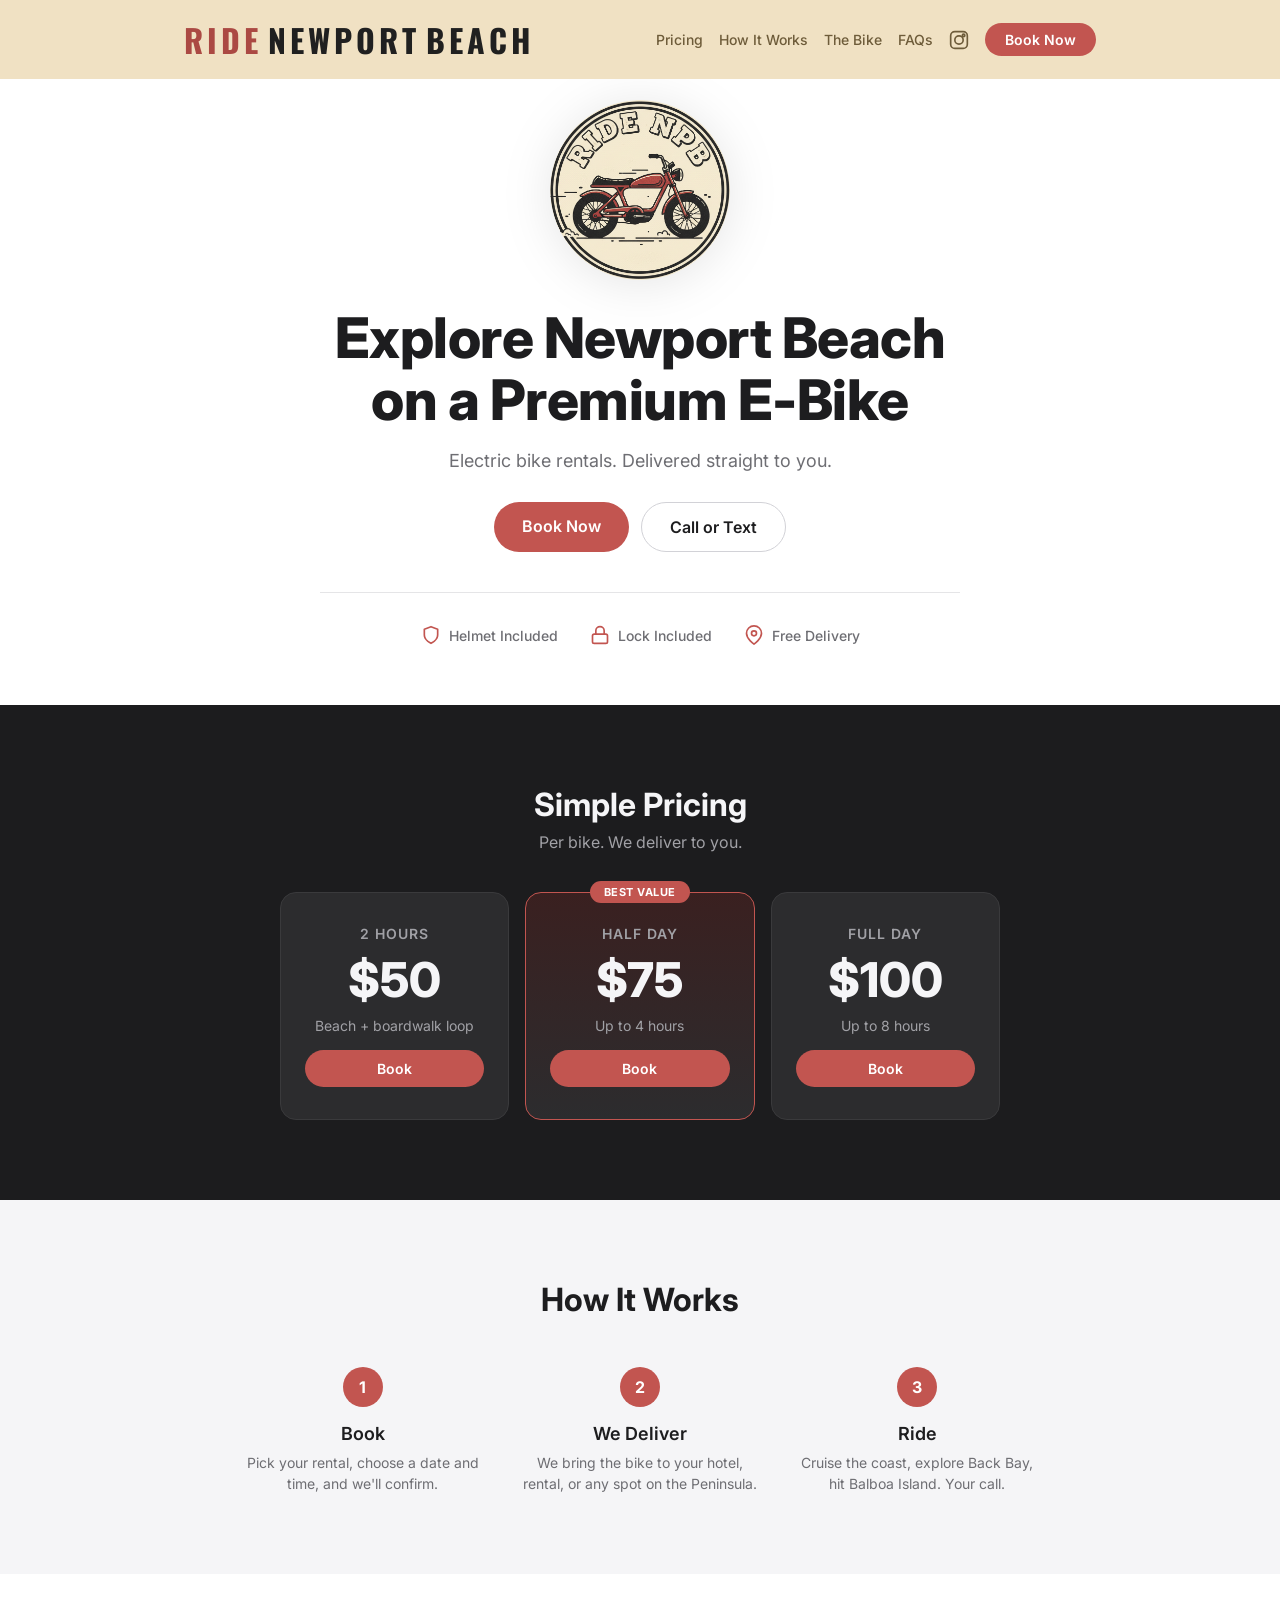
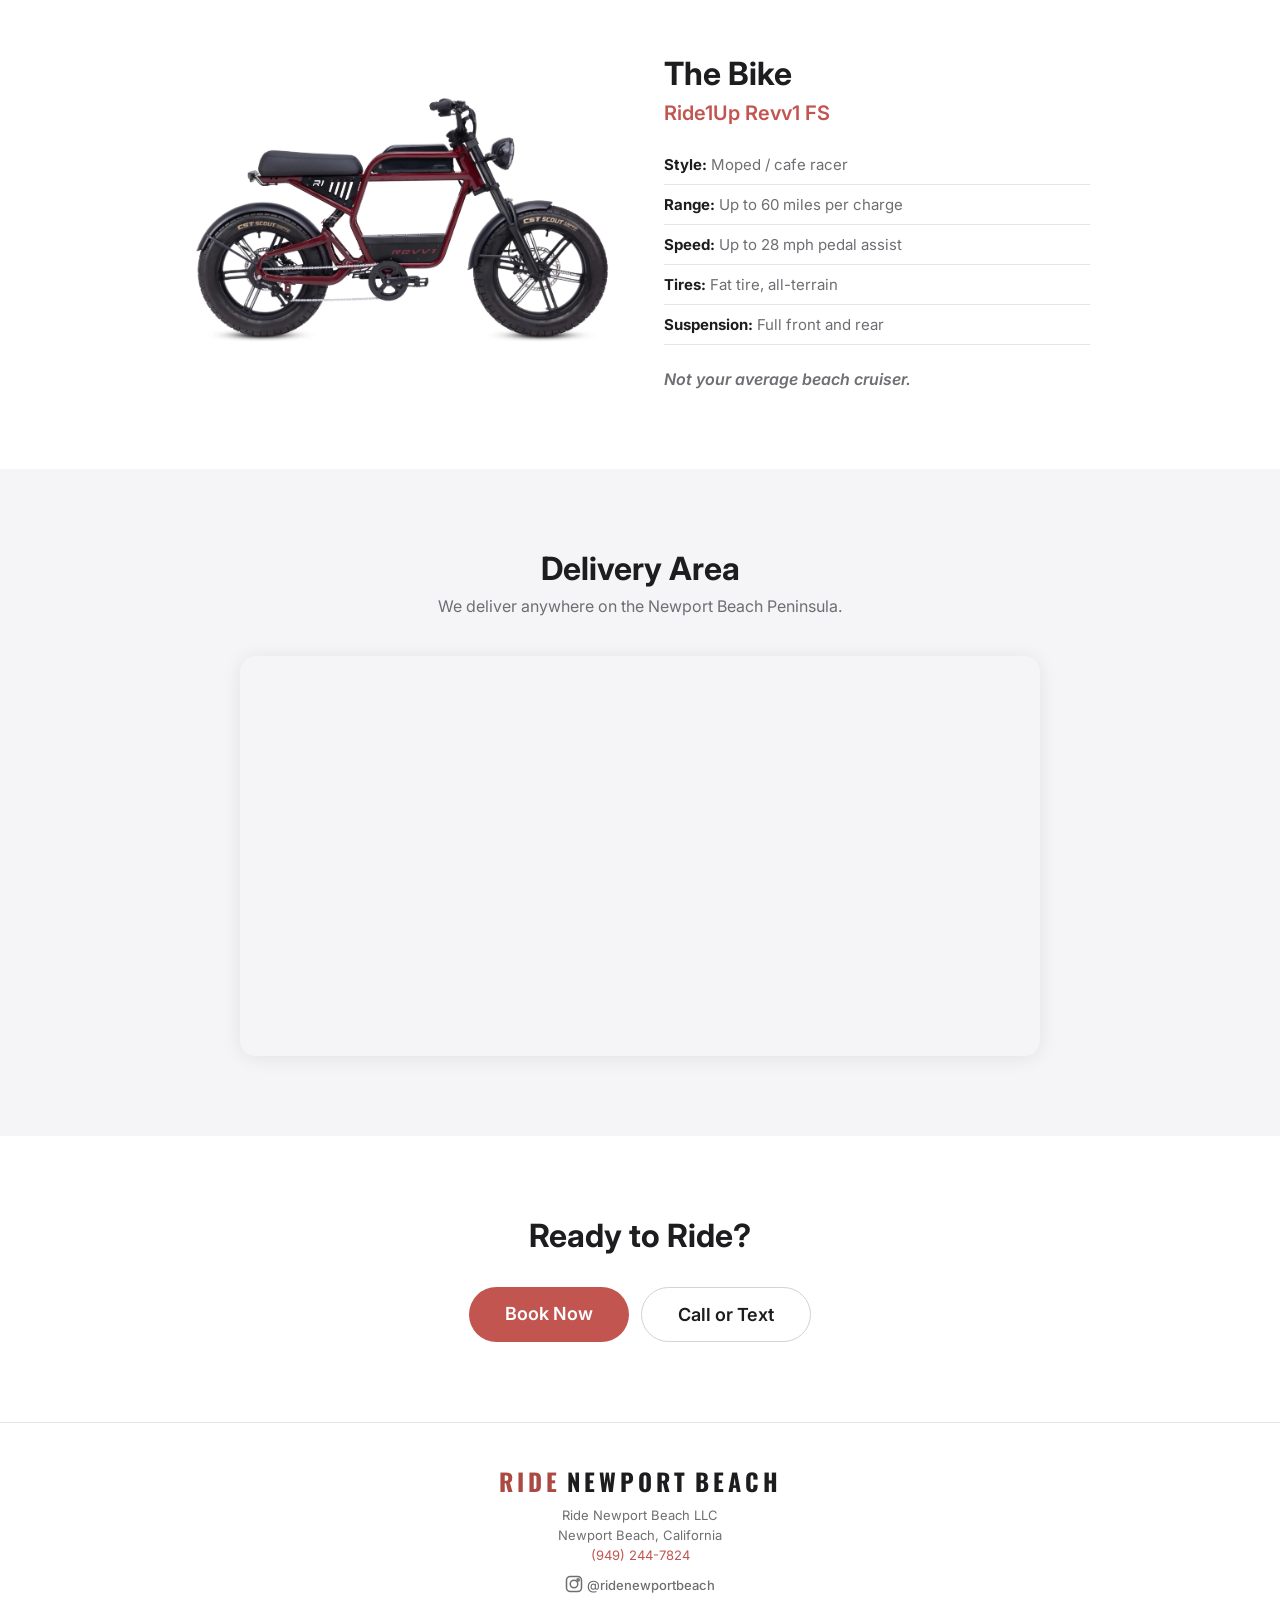
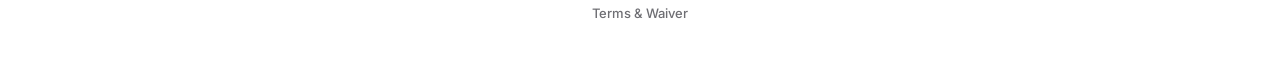
==== index.html @ 5e47185a "Update half-day booking link to /halfday slug" ====
<!DOCTYPE html>
<html lang="en">
<head>
<meta charset="UTF-8">
<meta name="viewport" content="width=device-width, initial-scale=1.0">
<title>Ride Newport Beach — Premium E-Bike Rentals</title>
<meta name="description" content="Premium moped-style e-bike rentals delivered anywhere on the Newport Beach Peninsula. Helmet and lock included. Book online or call (949) 244-7824.">

<!-- Open Graph / Social Sharing -->
<meta property="og:type" content="website">
<meta property="og:url" content="https://ridenewportbeach.com">
<meta property="og:title" content="Ride Newport Beach — Premium E-Bike Rentals">
<meta property="og:description" content="Moped-style electric bikes delivered to you. Helmet + lock included. No shop visit needed. From $50.">
<meta property="og:image" content="https://ridenewportbeach.com/og-image.png">
<meta property="og:image:width" content="1200">
<meta property="og:image:height" content="630">

<!-- Twitter Card -->
<meta name="twitter:card" content="summary_large_image">
<meta name="twitter:title" content="Ride Newport Beach — Premium E-Bike Rentals">
<meta name="twitter:description" content="Moped-style electric bikes delivered to you. Helmet + lock included. No shop visit needed. From $50.">
<meta name="twitter:image" content="https://ridenewportbeach.com/og-image.png">

<link rel="canonical" href="https://ridenewportbeach.com">
<link rel="icon" type="image/png" href="favicon.png">
<link rel="apple-touch-icon" href="apple-touch-icon.png">
<link rel="stylesheet" href="style.css">
<link rel="preconnect" href="https://fonts.googleapis.com">
<link href="https://fonts.googleapis.com/css2?family=Inter:wght@400;500;600;700;800&family=Oswald:wght@700&display=swap" rel="stylesheet">

<!-- Schema.org LocalBusiness -->
<script type="application/ld+json">
{
  "@context": "https://schema.org",
  "@type": "LocalBusiness",
  "name": "Ride Newport Beach",
  "legalName": "Ride Newport Beach LLC",
  "description": "Premium moped-style e-bike rentals delivered anywhere on the Newport Beach Peninsula. Helmet and lock included.",
  "url": "https://ridenewportbeach.com",
  "telephone": "+1-949-244-7824",
  "image": "https://ridenewportbeach.com/logo.png",
  "logo": "https://ridenewportbeach.com/logo.png",
  "sameAs": [
    "https://instagram.com/ridenewportbeach"
  ],
  "address": {
    "@type": "PostalAddress",
    "addressLocality": "Newport Beach",
    "addressRegion": "CA",
    "addressCountry": "US"
  },
  "geo": {
    "@type": "GeoCoordinates",
    "latitude": 33.6050,
    "longitude": -117.9295
  },
  "areaServed": {
    "@type": "Place",
    "name": "Newport Beach Peninsula, Balboa Island, Back Bay"
  },
  "priceRange": "$50–$100",
  "currenciesAccepted": "USD",
  "paymentAccepted": "Credit Card, Debit Card, Cash",
  "hasOfferCatalog": {
    "@type": "OfferCatalog",
    "name": "E-Bike Rentals",
    "itemListElement": [
      {
        "@type": "Offer",
        "name": "2 Hour Rental",
        "price": "50.00",
        "priceCurrency": "USD",
        "url": "https://cal.com/ridenewportbeach/2hour"
      },
      {
        "@type": "Offer",
        "name": "Half Day Rental (Up to 4 Hours)",
        "price": "75.00",
        "priceCurrency": "USD",
        "url": "https://cal.com/ridenewportbeach/halfday"
      },
      {
        "@type": "Offer",
        "name": "Full Day Rental (Up to 8 Hours)",
        "price": "100.00",
        "priceCurrency": "USD",
        "url": "https://cal.com/ridenewportbeach/fullday"
      }
    ]
  }
}
</script>
</head>
<body>

<nav>
  <div class="nav-inner">
    <a href="#" class="logo"><span class="ride">RIDE</span><span class="gap"></span>NEWPORT<span class="gap"></span>BEACH</a>
    <div class="nav-right">
      <a href="#pricing" class="nav-link">Pricing</a>
      <a href="#how" class="nav-link">How It Works</a>
      <a href="#bike" class="nav-link">The Bike</a>
      <a href="faq.html" class="nav-link">FAQs</a>
      <a href="https://instagram.com/ridenewportbeach" target="_blank" rel="noopener" class="nav-ig" aria-label="Instagram">
        <svg width="20" height="20" viewBox="0 0 24 24" fill="none" stroke="currentColor" stroke-width="2" stroke-linecap="round" stroke-linejoin="round"><rect x="2" y="2" width="20" height="20" rx="5"/><circle cx="12" cy="12" r="5"/><circle cx="17.5" cy="6.5" r="1.5"/></svg>
      </a>
      <a href="https://cal.com/ridenewportbeach" class="nav-cta">Book Now</a>
      <button class="hamburger" aria-label="Menu" onclick="document.querySelector('.mobile-menu').classList.toggle('open')">
        <span></span><span></span><span></span>
      </button>
    </div>
  </div>
</nav>

<div class="mobile-menu">
  <a href="#pricing" onclick="this.parentElement.classList.remove('open')">Pricing</a>
  <a href="#how" onclick="this.parentElement.classList.remove('open')">How It Works</a>
  <a href="#bike" onclick="this.parentElement.classList.remove('open')">The Bike</a>
  <a href="faq.html">FAQs</a>
</div>

<section class="hero">
  <div class="hero-content">
    <img src="logo.png" alt="Ride Newport Beach" class="hero-logo">
    <h1>Explore Newport Beach<br>on a Premium E-Bike</h1>
    <p class="hero-sub">Electric bike rentals. Delivered straight to you.</p>
    <div class="hero-actions">
      <a href="https://cal.com/ridenewportbeach" class="btn btn-primary">Book Now</a>
      <div class="phone-dropdown">
        <span class="btn btn-secondary phone-dropdown-btn" onclick="togglePhoneMenu(this)">Call or Text</span>
        <div class="phone-dropdown-menu">
          <button onclick="copyPhone(this)"><svg class="dd-icon" viewBox="0 0 24 24" fill="none" stroke="currentColor" stroke-width="2" stroke-linecap="round" stroke-linejoin="round"><rect x="9" y="9" width="13" height="13" rx="2"/><path d="M5 15H4a2 2 0 0 1-2-2V4a2 2 0 0 1 2-2h9a2 2 0 0 1 2 2v1"/></svg>(949) 244-7824</button>
          <a href="tel:+19492447824"><svg class="dd-icon" viewBox="0 0 24 24" fill="none" stroke="currentColor" stroke-width="2" stroke-linecap="round" stroke-linejoin="round"><path d="M22 16.92v3a2 2 0 0 1-2.18 2 19.79 19.79 0 0 1-8.63-3.07 19.5 19.5 0 0 1-6-6A19.79 19.79 0 0 1 2.12 4.18 2 2 0 0 1 4.11 2h3a2 2 0 0 1 2 1.72c.127.96.362 1.903.7 2.81a2 2 0 0 1-.45 2.11L8.09 9.91a16 16 0 0 0 6 6l1.27-1.27a2 2 0 0 1 2.11-.45c.907.338 1.85.573 2.81.7A2 2 0 0 1 22 16.92z"/></svg>Call</a>
          <a href="sms:+19492447824"><svg class="dd-icon" viewBox="0 0 24 24" fill="none" stroke="currentColor" stroke-width="2" stroke-linecap="round" stroke-linejoin="round"><path d="M21 15a2 2 0 0 1-2 2H7l-4 4V5a2 2 0 0 1 2-2h14a2 2 0 0 1 2 2z"/></svg>Text</a>
        </div>
      </div>
    </div>
    <div class="hero-features">
      <div class="hero-feature">
        <span class="feature-icon">
          <svg width="20" height="20" viewBox="0 0 24 24" fill="none" stroke="currentColor" stroke-width="2" stroke-linecap="round" stroke-linejoin="round"><path d="M12 22s8-4 8-10V5l-8-3-8 3v7c0 6 8 10 8 10z"/></svg>
        </span>
        <span>Helmet Included</span>
      </div>
      <div class="hero-feature">
        <span class="feature-icon">
          <svg width="20" height="20" viewBox="0 0 24 24" fill="none" stroke="currentColor" stroke-width="2" stroke-linecap="round" stroke-linejoin="round"><rect x="3" y="11" width="18" height="11" rx="2" ry="2"/><path d="M7 11V7a5 5 0 0 1 10 0v4"/></svg>
        </span>
        <span>Lock Included</span>
      </div>
      <div class="hero-feature">
        <span class="feature-icon">
          <svg width="20" height="20" viewBox="0 0 24 24" fill="none" stroke="currentColor" stroke-width="2" stroke-linecap="round" stroke-linejoin="round"><path d="M21 10c0 7-9 13-9 13s-9-6-9-13a9 9 0 0 1 18 0z"/><circle cx="12" cy="10" r="3"/></svg>
        </span>
        <span>Free Delivery</span>
      </div>
    </div>
  </div>
</section>

<section class="pricing" id="pricing">
  <h2>Simple Pricing</h2>
  <p class="section-sub">Per bike. We deliver to you.</p>
  <div class="price-grid">
    <div class="price-card">
      <div class="duration">2 Hours</div>
      <div class="price">$50</div>
      <div class="note">Beach + boardwalk loop</div>
      <a href="https://cal.com/ridenewportbeach/2hour" class="btn btn-primary btn-card">Book</a>
    </div>
    <div class="price-card featured">
      <div class="badge">Best Value</div>
      <div class="duration">Half Day</div>
      <div class="price">$75</div>
      <div class="note">Up to 4 hours</div>
      <a href="https://cal.com/ridenewportbeach/halfday" class="btn btn-primary btn-card">Book</a>
    </div>
    <div class="price-card">
      <div class="duration">Full Day</div>
      <div class="price">$100</div>
      <div class="note">Up to 8 hours</div>
      <a href="https://cal.com/ridenewportbeach/fullday" class="btn btn-primary btn-card">Book</a>
    </div>
  </div>
</section>

<section class="how-it-works" id="how">
  <h2>How It Works</h2>
  <div class="steps">
    <div class="step">
      <div class="step-num">1</div>
      <h3>Book</h3>
      <p>Pick your rental, choose a date and time, and we'll confirm.</p>
    </div>
    <div class="step">
      <div class="step-num">2</div>
      <h3>We Deliver</h3>
      <p>We bring the bike to your hotel, rental, or any spot on the Peninsula.</p>
    </div>
    <div class="step">
      <div class="step-num">3</div>
      <h3>Ride</h3>
      <p>Cruise the coast, explore Back Bay, hit Balboa Island. Your call.</p>
    </div>
  </div>
</section>

<section class="about-bike" id="bike">
  <div class="bike-layout">
    <div class="bike-image">
      <img src="bike.png" alt="Ride1Up Revv1 FS — moped-style electric bike with fat tires and cafe racer frame">
    </div>
    <div class="bike-content">
      <h2>The Bike</h2>
      <p class="bike-name">Ride1Up Revv1 FS</p>
      <ul class="specs">
        <li><strong>Style:</strong> Moped / cafe racer</li>
        <li><strong>Range:</strong> Up to 60 miles per charge</li>
        <li><strong>Speed:</strong> Up to 28 mph pedal assist</li>
        <li><strong>Tires:</strong> Fat tire, all-terrain</li>
        <li><strong>Suspension:</strong> Full front and rear</li>
      </ul>
      <p class="bike-tagline">Not your average beach cruiser.</p>
    </div>
  </div>
</section>

<section class="map-section" id="delivery">
  <h2>Delivery Area</h2>
  <p class="section-sub-light">We deliver anywhere on the Newport Beach Peninsula.</p>
  <div class="map-container">
    <iframe
      src="https://www.google.com/maps/embed?pb=!1m14!1m12!1m3!1d26561!2d-117.9295!3d33.6050!2m3!1f0!2f0!3f0!3m2!1i1024!2i768!4f13.1!5e0!3m2!1sen!2sus!4v1694000000000!5m2!1sen!2sus"
      width="100%"
      height="400"
      style="border:0; border-radius: 16px;"
      allowfullscreen=""
      loading="lazy"
      referrerpolicy="no-referrer-when-downgrade"
      title="Ride Newport Beach delivery area"
      class="map-iframe">
    </iframe>
  </div>
</section>

<section class="cta-section">
  <h2>Ready to Ride?</h2>
  <div class="cta-actions">
    <a href="https://cal.com/ridenewportbeach" class="btn btn-primary btn-lg">Book Now</a>
    <div class="phone-dropdown">
      <span class="btn btn-secondary btn-lg phone-dropdown-btn" onclick="togglePhoneMenu(this)">Call or Text</span>
      <div class="phone-dropdown-menu">
        <button onclick="copyPhone(this)"><svg class="dd-icon" viewBox="0 0 24 24" fill="none" stroke="currentColor" stroke-width="2" stroke-linecap="round" stroke-linejoin="round"><rect x="9" y="9" width="13" height="13" rx="2"/><path d="M5 15H4a2 2 0 0 1-2-2V4a2 2 0 0 1 2-2h9a2 2 0 0 1 2 2v1"/></svg>(949) 244-7824</button>
        <a href="tel:+19492447824"><svg class="dd-icon" viewBox="0 0 24 24" fill="none" stroke="currentColor" stroke-width="2" stroke-linecap="round" stroke-linejoin="round"><path d="M22 16.92v3a2 2 0 0 1-2.18 2 19.79 19.79 0 0 1-8.63-3.07 19.5 19.5 0 0 1-6-6A19.79 19.79 0 0 1 2.12 4.18 2 2 0 0 1 4.11 2h3a2 2 0 0 1 2 1.72c.127.96.362 1.903.7 2.81a2 2 0 0 1-.45 2.11L8.09 9.91a16 16 0 0 0 6 6l1.27-1.27a2 2 0 0 1 2.11-.45c.907.338 1.85.573 2.81.7A2 2 0 0 1 22 16.92z"/></svg>Call</a>
        <a href="sms:+19492447824"><svg class="dd-icon" viewBox="0 0 24 24" fill="none" stroke="currentColor" stroke-width="2" stroke-linecap="round" stroke-linejoin="round"><path d="M21 15a2 2 0 0 1-2 2H7l-4 4V5a2 2 0 0 1 2-2h14a2 2 0 0 1 2 2z"/></svg>Text</a>
      </div>
    </div>
  </div>
</section>

<footer>
  <div class="footer-inner">
    <p class="footer-brand"><span class="ride">RIDE</span><span class="gap"></span>NEWPORT<span class="gap"></span>BEACH</p>
    <p>Ride Newport Beach LLC</p>
    <p>Newport Beach, California</p>
    <p class="footer-phone"><a href="tel:+19492447824">(949) 244-7824</a></p>
    <p class="footer-ig"><a href="https://instagram.com/ridenewportbeach" target="_blank" rel="noopener"><svg width="18" height="18" viewBox="0 0 24 24" fill="none" stroke="currentColor" stroke-width="2" stroke-linecap="round" stroke-linejoin="round" style="vertical-align: -3px; margin-right: 4px;"><rect x="2" y="2" width="20" height="20" rx="5"/><circle cx="12" cy="12" r="5"/><circle cx="17.5" cy="6.5" r="1.5"/></svg>@ridenewportbeach</a></p>
    <p class="footer-links"><a href="terms.html">Terms &amp; Waiver</a></p>
  </div>
</footer>

<script>
function togglePhoneMenu(btn) {
  var dd = btn.closest('.phone-dropdown');
  var wasOpen = dd.classList.contains('open');
  document.querySelectorAll('.phone-dropdown.open').forEach(function(el) { el.classList.remove('open'); });
  if (!wasOpen) dd.classList.add('open');
}
function copyPhone(btn) {
  navigator.clipboard.writeText('(949) 244-7824').then(function() {
    var original = btn.innerHTML;
    btn.innerHTML = '<span class="dd-copied">Copied!</span>';
    setTimeout(function() { btn.innerHTML = original; btn.closest('.phone-dropdown').classList.remove('open'); }, 1200);
  });
}
document.addEventListener('click', function(e) {
  if (!e.target.closest('.phone-dropdown')) {
    document.querySelectorAll('.phone-dropdown.open').forEach(function(el) { el.classList.remove('open'); });
  }
});
</script>


</body>
</html>
---- style.css ----
* { margin: 0; padding: 0; box-sizing: border-box; }
html { scroll-behavior: smooth; scroll-padding-top: 72px; }

:root {
  --bg: #0a0a0a;
  --surface: #141414;
  --surface-2: #1c1c1c;
  --border: #2a2a2a;
  --text: #f5f5f7;
  --text-secondary: #a1a1a6;
  --accent: #c25550;
  --accent-hover: #d4625d;
  --white: #ffffff;
}

body {
  font-family: 'Inter', -apple-system, BlinkMacSystemFont, sans-serif;
  background: #ffffff;
  color: #1d1d1f;
  -webkit-font-smoothing: antialiased;
}

/* Nav */
nav {
  position: fixed;
  top: 0;
  width: 100%;
  z-index: 100;
  background: rgba(240,224,192,0.95);
  backdrop-filter: blur(20px);
  -webkit-backdrop-filter: blur(20px);
}
.nav-inner {
  max-width: 960px;
  margin: 0 auto;
  padding: 16px 24px;
  display: flex;
  justify-content: space-between;
  align-items: center;
}
.logo {
  font-family: 'Oswald', sans-serif;
  font-size: 32px;
  font-weight: 700;
  color: #202020;
  text-decoration: none;
  letter-spacing: 4px;
}
.logo .ride { color: #ab4943; }
.logo .gap { margin: 0 3px; }
.logo span:not(.ride):not(.gap) { color: #202020; }
.nav-right {
  display: flex;
  align-items: center;
  gap: 16px;
}
.nav-link {
  font-size: 14px;
  font-weight: 500;
  color: #6e5c3a;
  text-decoration: none;
  transition: color 0.2s;
}
.nav-link:hover { color: #202020; }
.nav-ig {
  color: #6e5c3a;
  transition: color 0.2s;
  display: flex;
}
.nav-ig:hover { color: #202020; }
.nav-cta {
  font-size: 14px;
  font-weight: 600;
  color: var(--white);
  background: var(--accent);
  padding: 8px 20px;
  border-radius: 20px;
  text-decoration: none;
  transition: background 0.2s;
}
.nav-cta:hover { background: var(--accent-hover); }

/* Hero — light */
.hero {
  padding: 100px 24px 60px;
  text-align: center;
  background: #ffffff;
}
.hero-content { max-width: 640px; margin: 0 auto; }
.hero-logo {
  width: 180px;
  height: 180px;
  border-radius: 50%;
  margin-bottom: 24px;
  object-fit: cover;
  filter: drop-shadow(0 4px 24px rgba(0, 0, 0, 0.1));
}
.hero h1 {
  font-size: clamp(32px, 7vw, 56px);
  font-weight: 800;
  line-height: 1.1;
  margin-bottom: 16px;
  letter-spacing: -0.5px;
  color: #1d1d1f;
}
.hero-sub {
  font-size: 18px;
  color: #6e6e73;
  margin-bottom: 28px;
  line-height: 1.5;
}
.hero-actions { display: flex; gap: 12px; justify-content: center; flex-wrap: wrap; }
.hero-features {
  display: flex;
  justify-content: center;
  gap: 32px;
  margin-top: 40px;
  padding-top: 32px;
  border-top: 1px solid #e5e5e7;
}
.hero-feature {
  display: flex;
  align-items: center;
  gap: 8px;
  font-size: 14px;
  font-weight: 500;
  color: #6e6e73;
}
.feature-icon {
  display: flex;
  color: var(--accent);
}
.hero .btn-secondary {
  color: #1d1d1f;
  border: 1px solid #d2d2d7;
}
.hero .btn-secondary:hover { border-color: #6e6e73; }

/* Buttons */
.btn {
  display: inline-block;
  padding: 14px 28px;
  border-radius: 28px;
  font-size: 16px;
  font-weight: 600;
  text-decoration: none;
  transition: all 0.2s;
  cursor: pointer;
}
.btn-primary {
  background: var(--accent);
  color: var(--white);
}
.btn-primary:hover { background: var(--accent-hover); transform: translateY(-1px); }
.btn-secondary {
  background: transparent;
  color: var(--text);
  border: 1px solid var(--border);
}
.btn-secondary:hover { border-color: var(--text-secondary); }
.btn-lg { padding: 16px 36px; font-size: 18px; }
.btn-card {
  display: block;
  margin-top: 16px;
  padding: 10px 20px;
  font-size: 14px;
  text-align: center;
}

/* Pricing — dark band */
.pricing {
  padding: 80px 24px;
  text-align: center;
  background: #1c1c1e;
  color: var(--text);
}
.pricing h2 {
  font-size: 32px;
  font-weight: 700;
  margin-bottom: 8px;
  color: var(--text);
}
.how-it-works h2, .about-bike h2, .cta-section h2 {
  font-size: 32px;
  font-weight: 700;
  margin-bottom: 8px;
  color: #1d1d1f;
}
.section-sub {
  color: var(--text-secondary);
  font-size: 16px;
  margin-bottom: 40px;
}
.price-grid {
  display: grid;
  grid-template-columns: repeat(auto-fit, minmax(200px, 1fr));
  gap: 16px;
  max-width: 720px;
  margin: 0 auto;
}
.price-card {
  background: #2c2c2e;
  border: 1px solid #3a3a3c;
  border-radius: 16px;
  padding: 32px 24px;
  position: relative;
}
.price-card.featured {
  border-color: var(--accent);
  background: linear-gradient(180deg, #3a2020 0%, #2c2c2e 100%);
}
.price-card .badge {
  position: absolute;
  top: -12px;
  left: 50%;
  transform: translateX(-50%);
  background: var(--accent);
  color: var(--white);
  font-size: 11px;
  font-weight: 700;
  padding: 4px 14px;
  border-radius: 12px;
  text-transform: uppercase;
  letter-spacing: 0.5px;
}
.duration {
  font-size: 14px;
  font-weight: 600;
  color: var(--text-secondary);
  text-transform: uppercase;
  letter-spacing: 1px;
  margin-bottom: 8px;
}
.price {
  font-size: 48px;
  font-weight: 800;
  margin-bottom: 8px;
}
.note {
  font-size: 14px;
  color: var(--text-secondary);
}
.extra-hours {
  color: var(--text-secondary);
  font-size: 14px;
  margin-top: 24px;
}

/* How It Works — light */
.how-it-works {
  padding: 80px 24px;
  background: #f5f5f7;
}
.how-it-works h2 { text-align: center; margin-bottom: 48px; color: #1d1d1f; }
.steps {
  display: grid;
  grid-template-columns: repeat(auto-fit, minmax(180px, 1fr));
  gap: 32px;
  max-width: 800px;
  margin: 0 auto;
}
.step { text-align: center; }
.step-num {
  width: 40px;
  height: 40px;
  background: var(--accent);
  color: var(--white);
  border-radius: 50%;
  display: flex;
  align-items: center;
  justify-content: center;
  font-weight: 700;
  font-size: 16px;
  margin: 0 auto 16px;
}
.step h3 {
  font-size: 18px;
  font-weight: 600;
  margin-bottom: 8px;
  color: #1d1d1f;
}
.step p {
  font-size: 14px;
  color: #6e6e73;
  line-height: 1.5;
}

/* About the Bike — light section */
.about-bike {
  padding: 80px 24px;
  background: #ffffff;
  color: #1d1d1f;
}
.bike-layout {
  max-width: 900px;
  margin: 0 auto;
  display: grid;
  grid-template-columns: 1fr 1fr;
  gap: 48px;
  align-items: center;
}
.bike-image img {
  width: 100%;
  height: auto;
  border-radius: 16px;
}
.bike-content {
  max-width: 560px;
}
.about-bike h2 {
  color: #1d1d1f;
}
.bike-name {
  font-size: 20px;
  font-weight: 600;
  color: var(--accent);
  margin-bottom: 20px;
}
.specs {
  list-style: none;
  margin-bottom: 24px;
}
.specs li {
  padding: 10px 0;
  border-bottom: 1px solid #e5e5e7;
  font-size: 15px;
  color: #6e6e73;
}
.specs li strong { color: #1d1d1f; }
.bike-tagline {
  font-size: 16px;
  font-weight: 600;
  font-style: italic;
  color: #6e6e73;
}

/* Map — alternating light gray */
.map-section {
  padding: 80px 24px;
  text-align: center;
  background: #f5f5f7;
}
.map-section h2 {
  font-size: 32px;
  font-weight: 700;
  margin-bottom: 8px;
  color: #1d1d1f;
}
.section-sub-light {
  color: #6e6e73;
  font-size: 16px;
  margin-bottom: 40px;
}
.map-container {
  max-width: 800px;
  margin: 0 auto;
  border-radius: 16px;
  overflow: hidden;
  box-shadow: 0 2px 20px rgba(0,0,0,0.08);
}
.map-container iframe {
  display: block;
}
.map-static-card { display: none; }

/* CTA — white section */
.cta-section {
  padding: 80px 24px;
  text-align: center;
  background: #ffffff;
}
.cta-section h2 {
  color: #1d1d1f;
  margin-bottom: 32px;
}
.cta-section p {
  color: #6e6e73;
  font-size: 16px;
  margin: 12px 0 32px;
}
.cta-section .btn-secondary {
  color: #1d1d1f;
  border-color: #d2d2d7;
}
.cta-section .btn-secondary:hover {
  border-color: #6e6e73;
}
.cta-actions { display: flex; gap: 12px; justify-content: center; flex-wrap: wrap; }

/* Footer — light section */
footer {
  padding: 40px 24px;
  border-top: 1px solid #e5e5e7;
  text-align: center;
  background: #ffffff;
}
.footer-inner { max-width: 960px; margin: 0 auto; }
.footer-brand {
  font-family: 'Oswald', sans-serif;
  font-size: 24px;
  font-weight: 700;
  letter-spacing: 4px;
  margin-bottom: 8px;
  color: #1d1d1f;
}
.footer-brand .ride { color: #ab4943; }
.footer-brand .gap { margin: 0 3px; }
footer p {
  font-size: 13px;
  color: #6e6e73;
  margin-bottom: 4px;
}
.footer-phone {
  margin-top: 0;
}
.footer-phone a {
  color: var(--accent);
  text-decoration: none;
}
.footer-ig {
  margin-top: 12px;
}
.footer-ig a {
  color: #6e6e73;
  text-decoration: none;
  font-weight: 500;
  transition: color 0.2s;
}
.footer-ig a:hover { color: var(--accent); }
.footer-links { margin-top: 12px; }
.footer-links a {
  color: #6e6e73;
  text-decoration: none;
  font-weight: 500;
  font-size: 13px;
  transition: color 0.2s;
}
.footer-links a:hover { color: var(--accent); }
.footer-faq { margin-top: 8px; }
.footer-faq a {
  color: #6e6e73;
  text-decoration: none;
  font-weight: 500;
  transition: color 0.2s;
}
.footer-faq a:hover { color: var(--accent); }

/* Hamburger button — hidden on desktop */
.hamburger {
  display: none;
  background: none;
  border: none;
  cursor: pointer;
  padding: 4px;
  flex-direction: column;
  gap: 5px;
}
.hamburger span {
  display: block;
  width: 22px;
  height: 2px;
  background: #202020;
  border-radius: 1px;
  transition: all 0.2s;
}

/* Mobile slide-down menu */
.mobile-menu {
  display: none;
  position: fixed;
  top: 56px;
  left: 0;
  right: 0;
  z-index: 99;
  background: rgba(240,224,192,0.98);
  backdrop-filter: blur(20px);
  -webkit-backdrop-filter: blur(20px);
  padding: 0 16px;
  max-height: 0;
  overflow: hidden;
  transition: max-height 0.3s ease, padding 0.3s ease;
}
.mobile-menu.open {
  max-height: 400px;
  padding: 16px 16px 20px;
}
.mobile-menu a {
  display: block;
  padding: 12px 0;
  font-family: 'Inter', sans-serif;
  font-size: 16px;
  font-weight: 500;
  color: #202020;
  text-decoration: none;
  border-bottom: 1px solid #d8c8a0;
  transition: color 0.2s;
}
.mobile-menu a:last-child { border-bottom: none; }
.mobile-menu a:hover { color: var(--accent); }

/* Phone dropdown */
.phone-dropdown {
  position: relative;
  display: inline-block;
}
.phone-dropdown-btn {
  cursor: pointer;
}
.phone-dropdown-menu {
  display: none;
  position: absolute;
  bottom: calc(100% + 8px);
  left: 50%;
  transform: translateX(-50%);
  background: #fff;
  border-radius: 12px;
  box-shadow: 0 4px 24px rgba(0,0,0,0.15);
  min-width: 200px;
  z-index: 200;
  overflow: hidden;
}
.phone-dropdown.open .phone-dropdown-menu { display: block; }
.phone-dropdown-menu a,
.phone-dropdown-menu button {
  display: flex;
  align-items: center;
  gap: 10px;
  width: 100%;
  padding: 14px 18px;
  font-family: 'Inter', sans-serif;
  font-size: 15px;
  font-weight: 500;
  color: #1d1d1f;
  text-decoration: none;
  background: none;
  border: none;
  border-bottom: 1px solid #e5e5e7;
  cursor: pointer;
  transition: background 0.15s;
}
.phone-dropdown-menu a:last-child,
.phone-dropdown-menu button:last-child { border-bottom: none; }
.phone-dropdown-menu a:hover,
.phone-dropdown-menu button:hover { background: #f5f5f7; }
.phone-dropdown-menu .dd-icon {
  width: 18px;
  height: 18px;
  flex-shrink: 0;
  color: #6e6e73;
}
.phone-dropdown-menu .dd-copied {
  color: var(--accent);
  font-weight: 600;
}

/* Responsive — tablet */
@media (max-width: 768px) {
  .nav-link { display: none; }
  .nav-ig { display: none; }
  .nav-cta { display: none; }
  .hamburger { display: flex; }
  .mobile-menu { display: block; }
  .hero { padding: 96px 20px 52px; }
  .hero-logo { width: 150px; height: 150px; }
  .bike-layout { grid-template-columns: 1fr; gap: 32px; text-align: center; }
  .bike-image img { max-width: 420px; margin: 0 auto; }
  .map-container .map-iframe {
    height: 300px;
  }
  .btn-lg { padding: 14px 28px; font-size: 16px; }
}

/* Responsive — mobile */
@media (max-width: 480px) {
  /* Nav */
  .nav-inner { padding: 12px 16px; }
  .logo { font-size: 18px; letter-spacing: 2px; }
  .logo .gap { margin: 0 2px; }
  .nav-right { gap: 12px; }
  .nav-cta { font-size: 12px; padding: 6px 14px; }

  /* Hero */
  .hero { padding: 80px 16px 40px; }
  .hero-logo { width: 120px; height: 120px; margin-bottom: 20px; }
  .hero h1 { font-size: 28px; }
  .hero-sub { font-size: 16px; margin-bottom: 24px; }
  .hero-actions { flex-direction: column; align-items: center; }
  .hero-actions .btn, .hero-actions .phone-dropdown { width: 100%; max-width: 280px; text-align: center; }
  .hero-actions .phone-dropdown .btn { width: 100%; }
  .hero-features { flex-direction: column; gap: 12px; align-items: center; margin-top: 28px; padding-top: 24px; }

  /* Sections */
  .pricing, .how-it-works, .about-bike, .map-section, .cta-section { padding: 52px 16px; }

  /* Pricing */
  .price-grid { grid-template-columns: 1fr; max-width: 300px; }
  .price { font-size: 40px; }

  /* How It Works */
  .steps { grid-template-columns: 1fr; gap: 28px; }

  /* Bike */
  .bike-layout { grid-template-columns: 1fr; gap: 24px; text-align: center; }
  .bike-image img { max-width: 100%; margin: 0 auto; }

  /* Map */
  .map-container iframe { height: 260px; }

  /* CTA */
  .cta-actions { flex-direction: column; align-items: center; }
  .cta-actions .btn, .cta-actions .phone-dropdown { width: 100%; max-width: 280px; text-align: center; }
  .cta-actions .phone-dropdown .btn { width: 100%; }
  .btn-lg { padding: 14px 24px; font-size: 16px; }

  /* Footer */
  footer { padding: 32px 16px; }
}
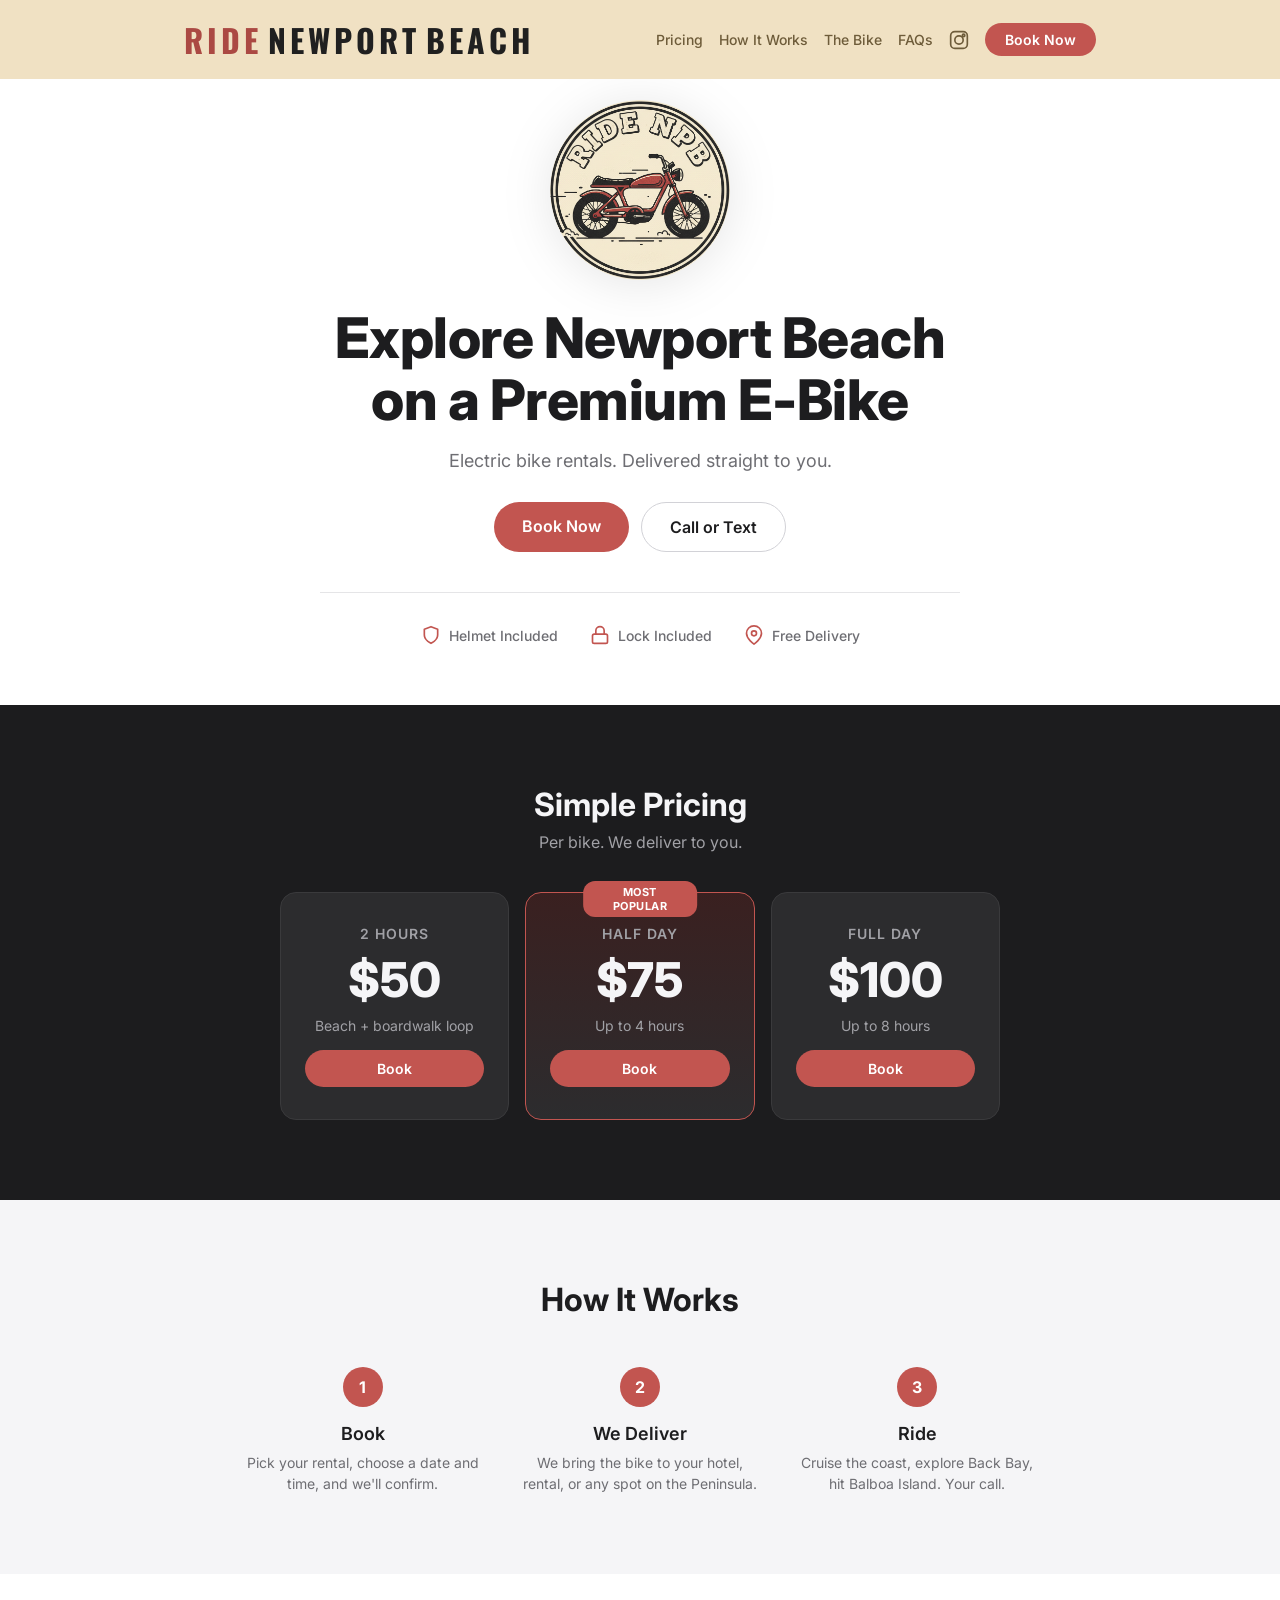
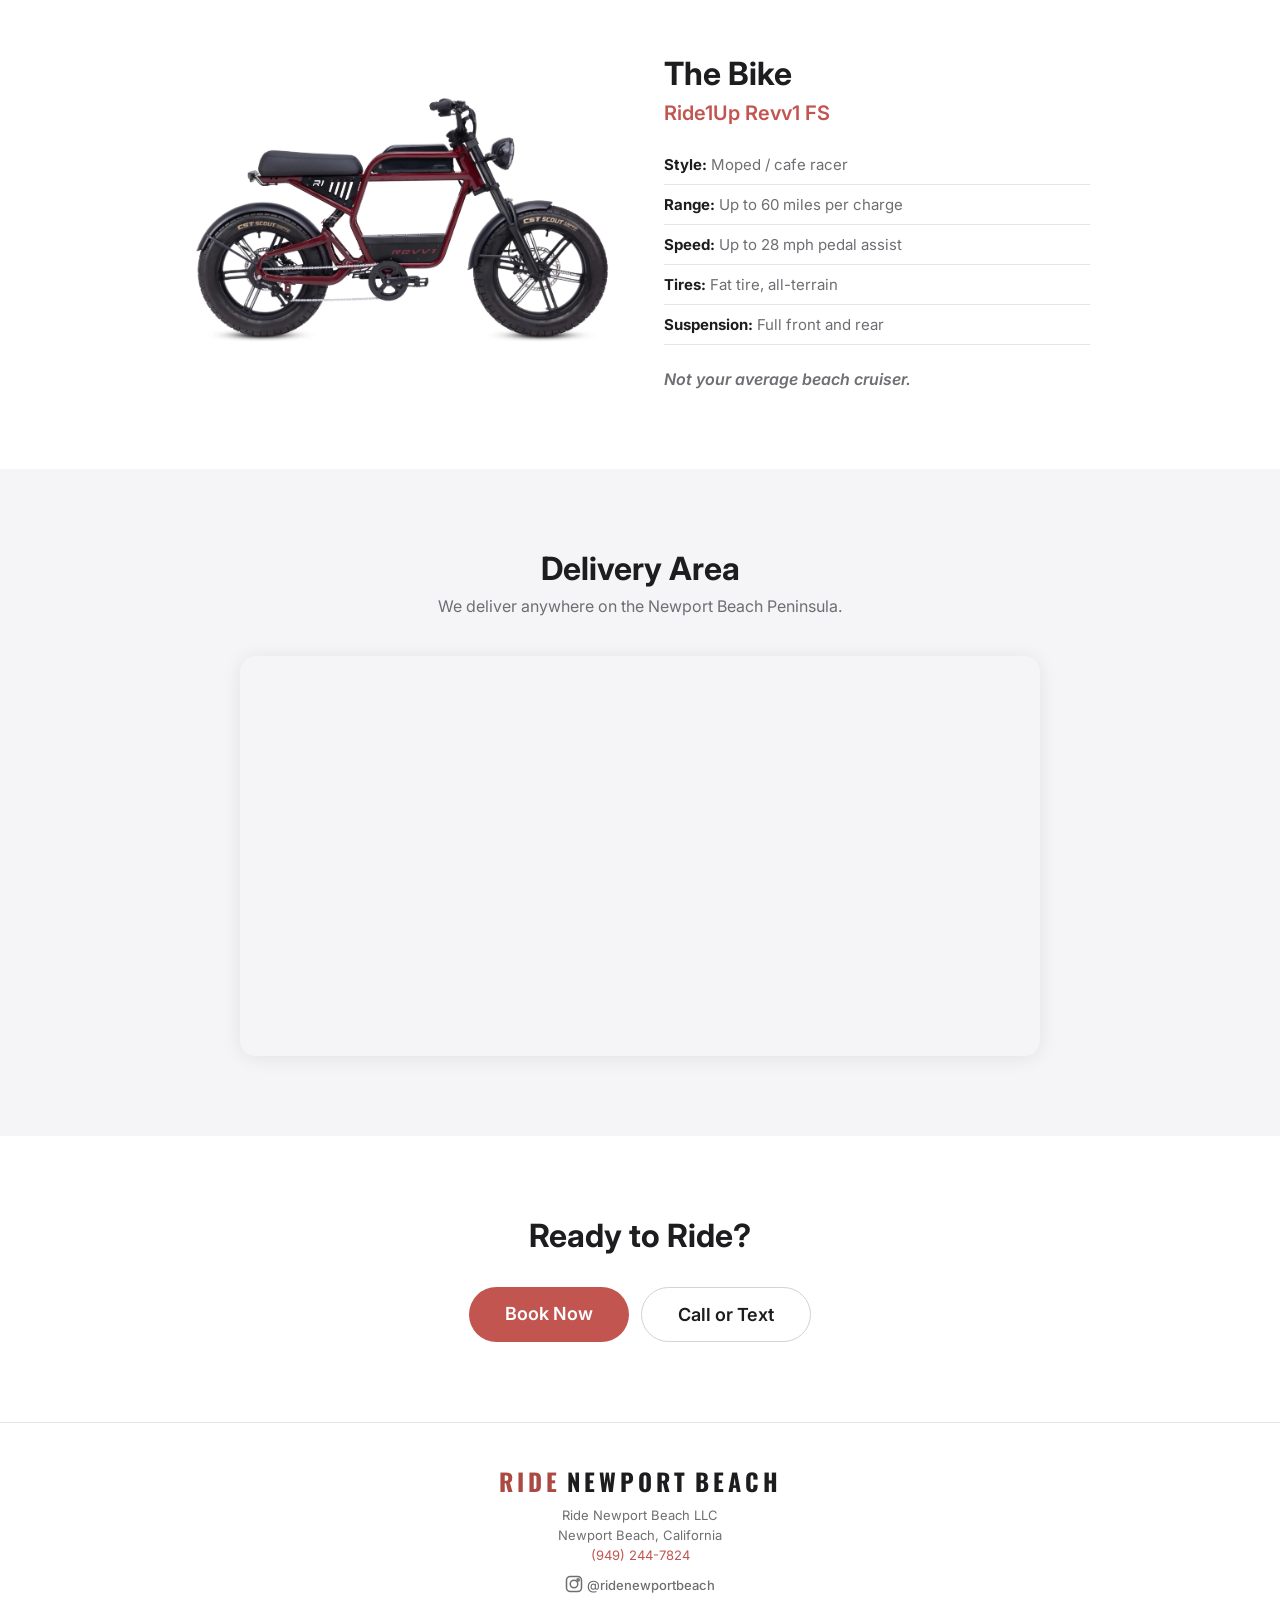
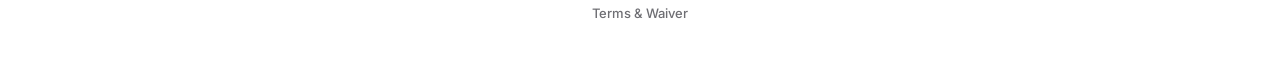
==== commit 757278ba: "Change half-day badge to Most Popular" ====
--- a/index.html
+++ b/index.html
@@ -169,7 +169,7 @@
       <a href="https://cal.com/ridenewportbeach/2hour" class="btn btn-primary btn-card">Book</a>
     </div>
     <div class="price-card featured">
-      <div class="badge">Best Value</div>
+      <div class="badge">Most Popular</div>
       <div class="duration">Half Day</div>
       <div class="price">$75</div>
       <div class="note">Up to 4 hours</div>
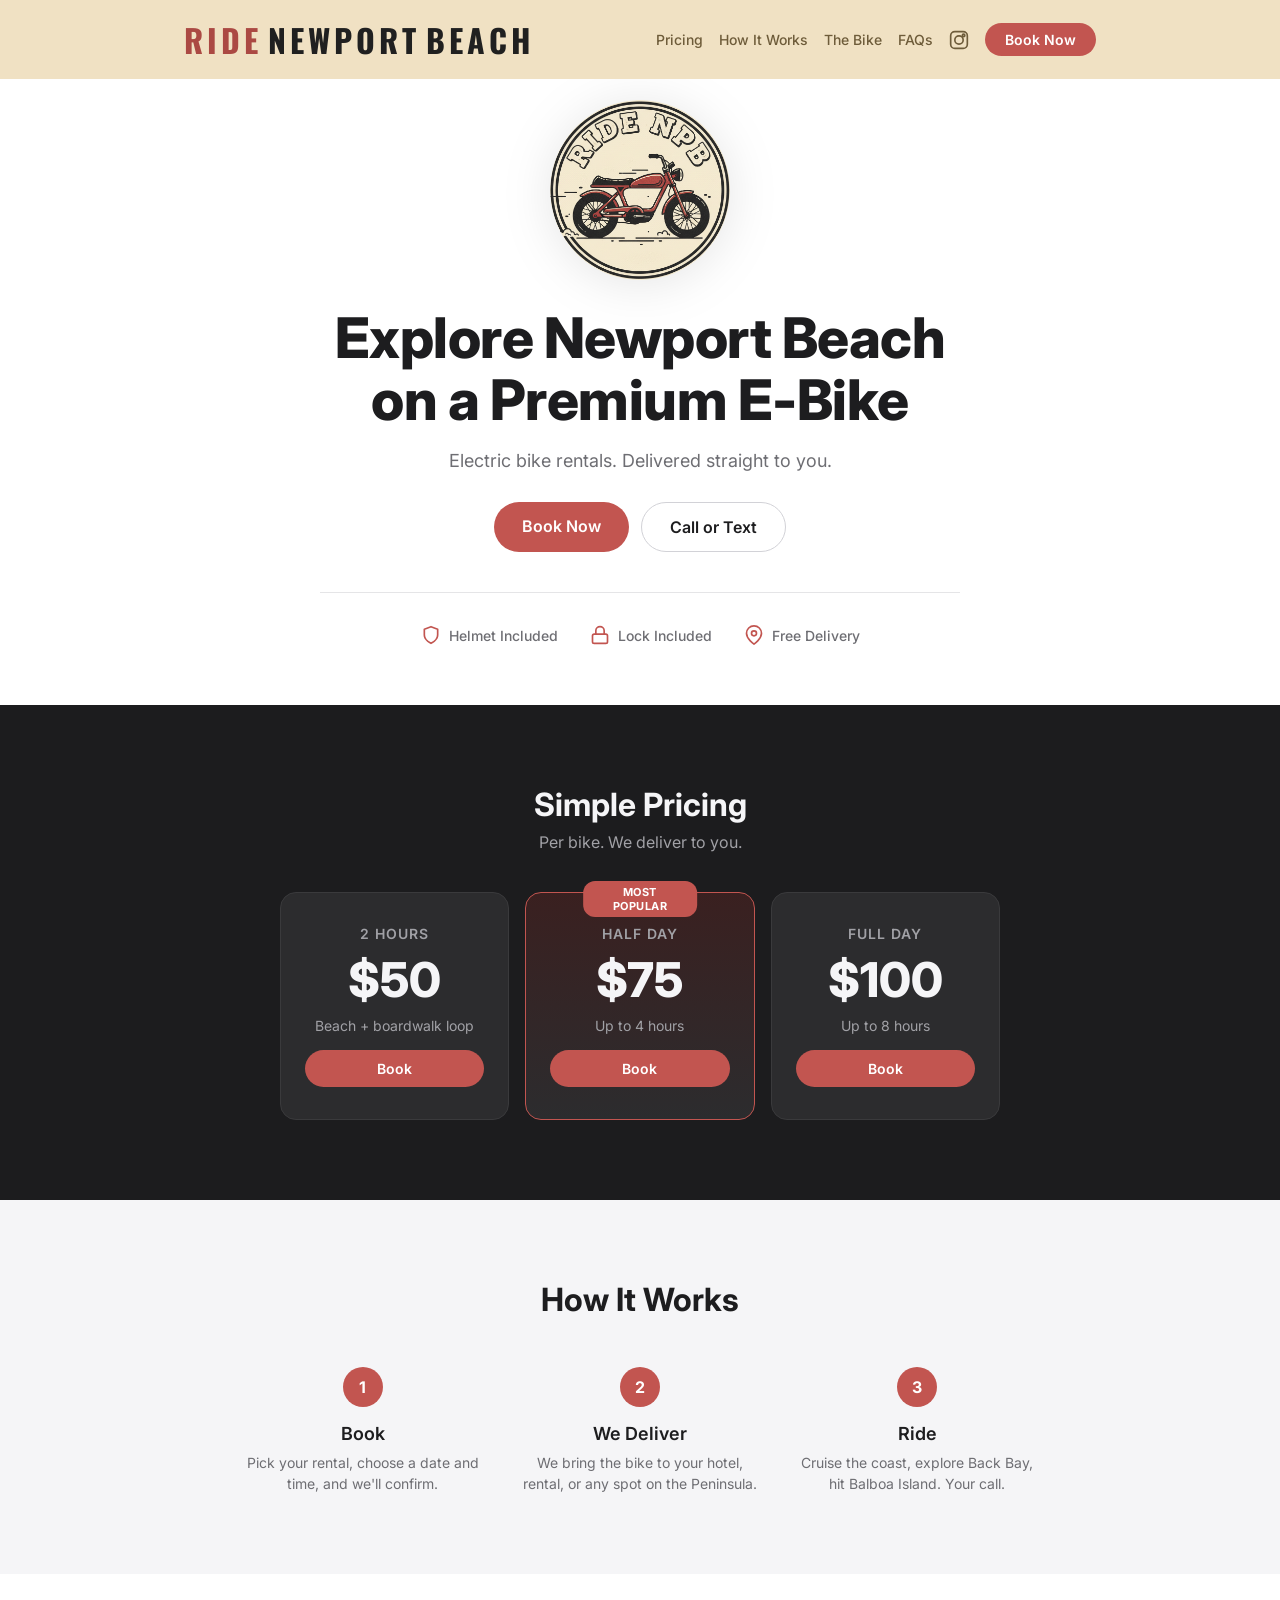
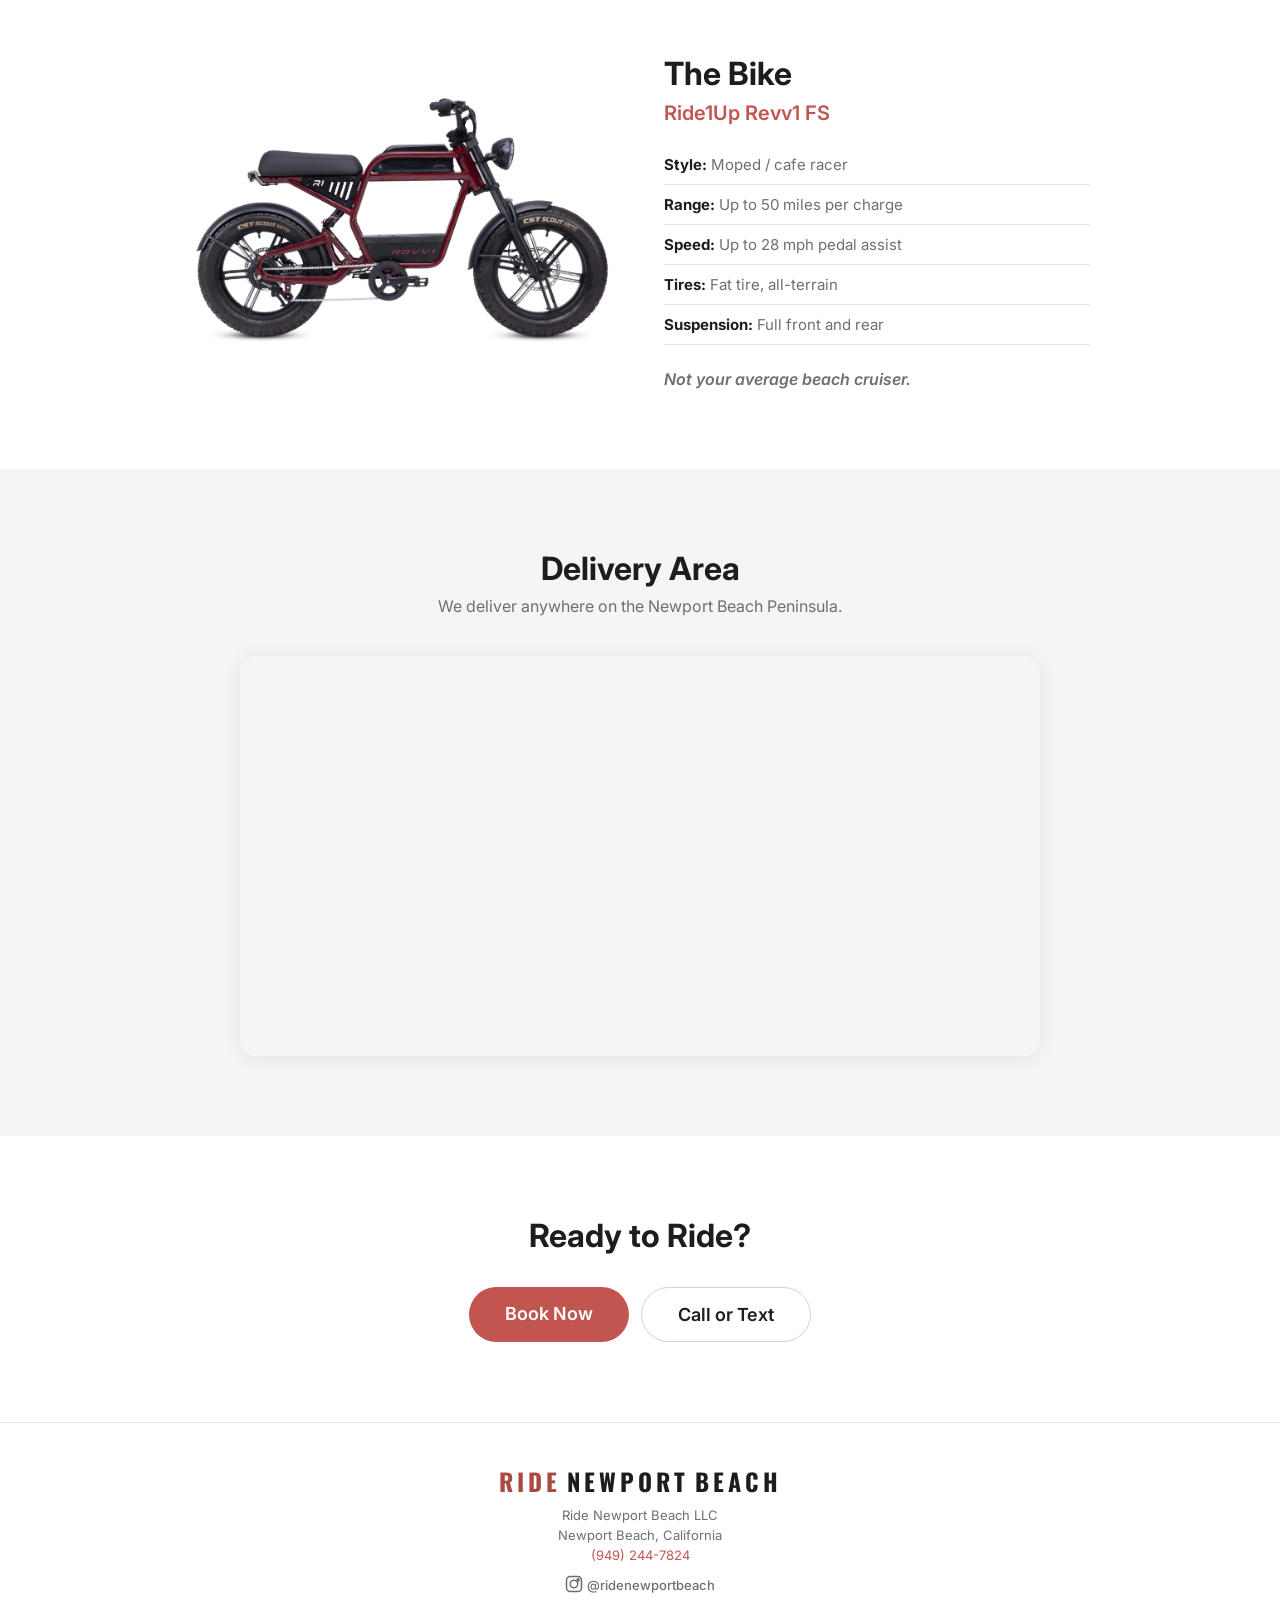
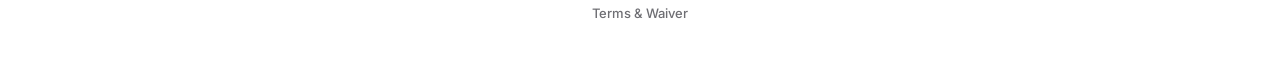
==== commit bed50bc1: "Conservative range estimate (50mi), remove PCH from riding areas" ====
--- a/index.html
+++ b/index.html
@@ -215,7 +215,7 @@
       <p class="bike-name">Ride1Up Revv1 FS</p>
       <ul class="specs">
         <li><strong>Style:</strong> Moped / cafe racer</li>
-        <li><strong>Range:</strong> Up to 60 miles per charge</li>
+        <li><strong>Range:</strong> Up to 50 miles per charge</li>
         <li><strong>Speed:</strong> Up to 28 mph pedal assist</li>
         <li><strong>Tires:</strong> Fat tire, all-terrain</li>
         <li><strong>Suspension:</strong> Full front and rear</li>
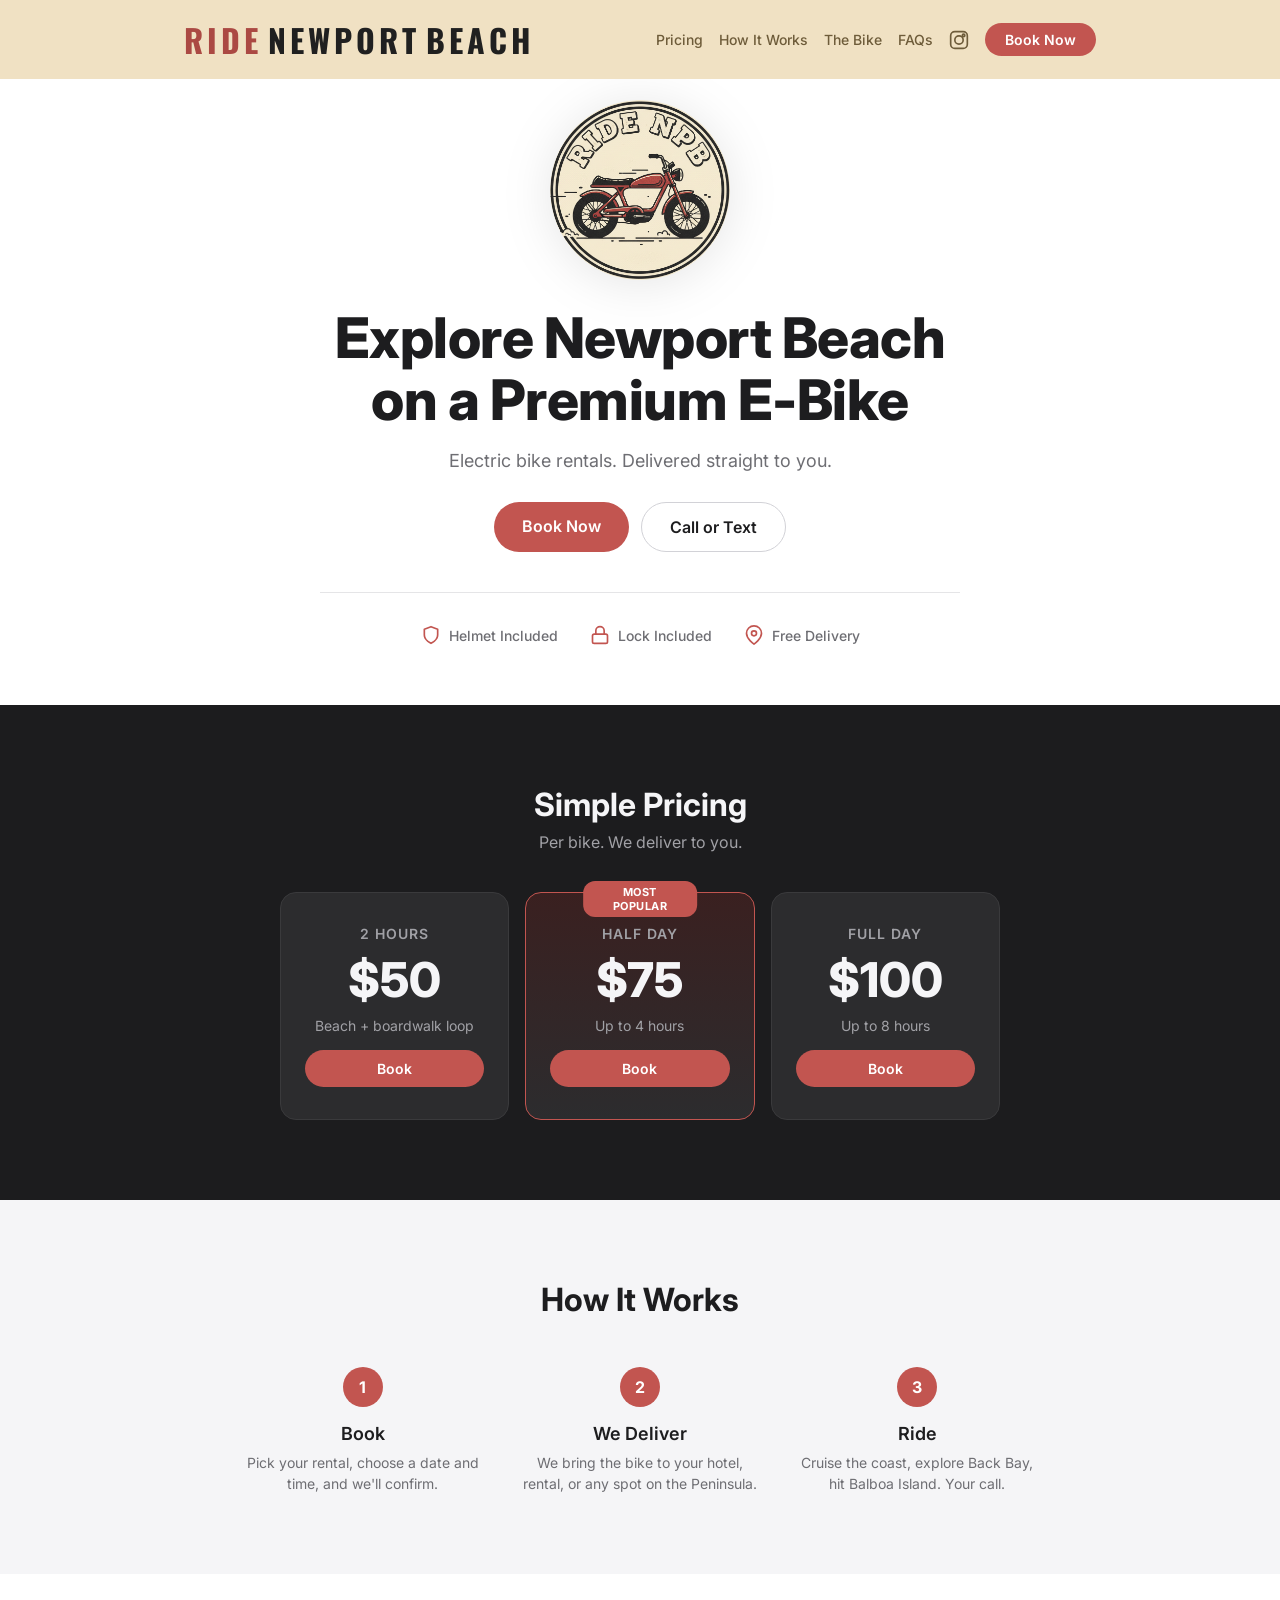
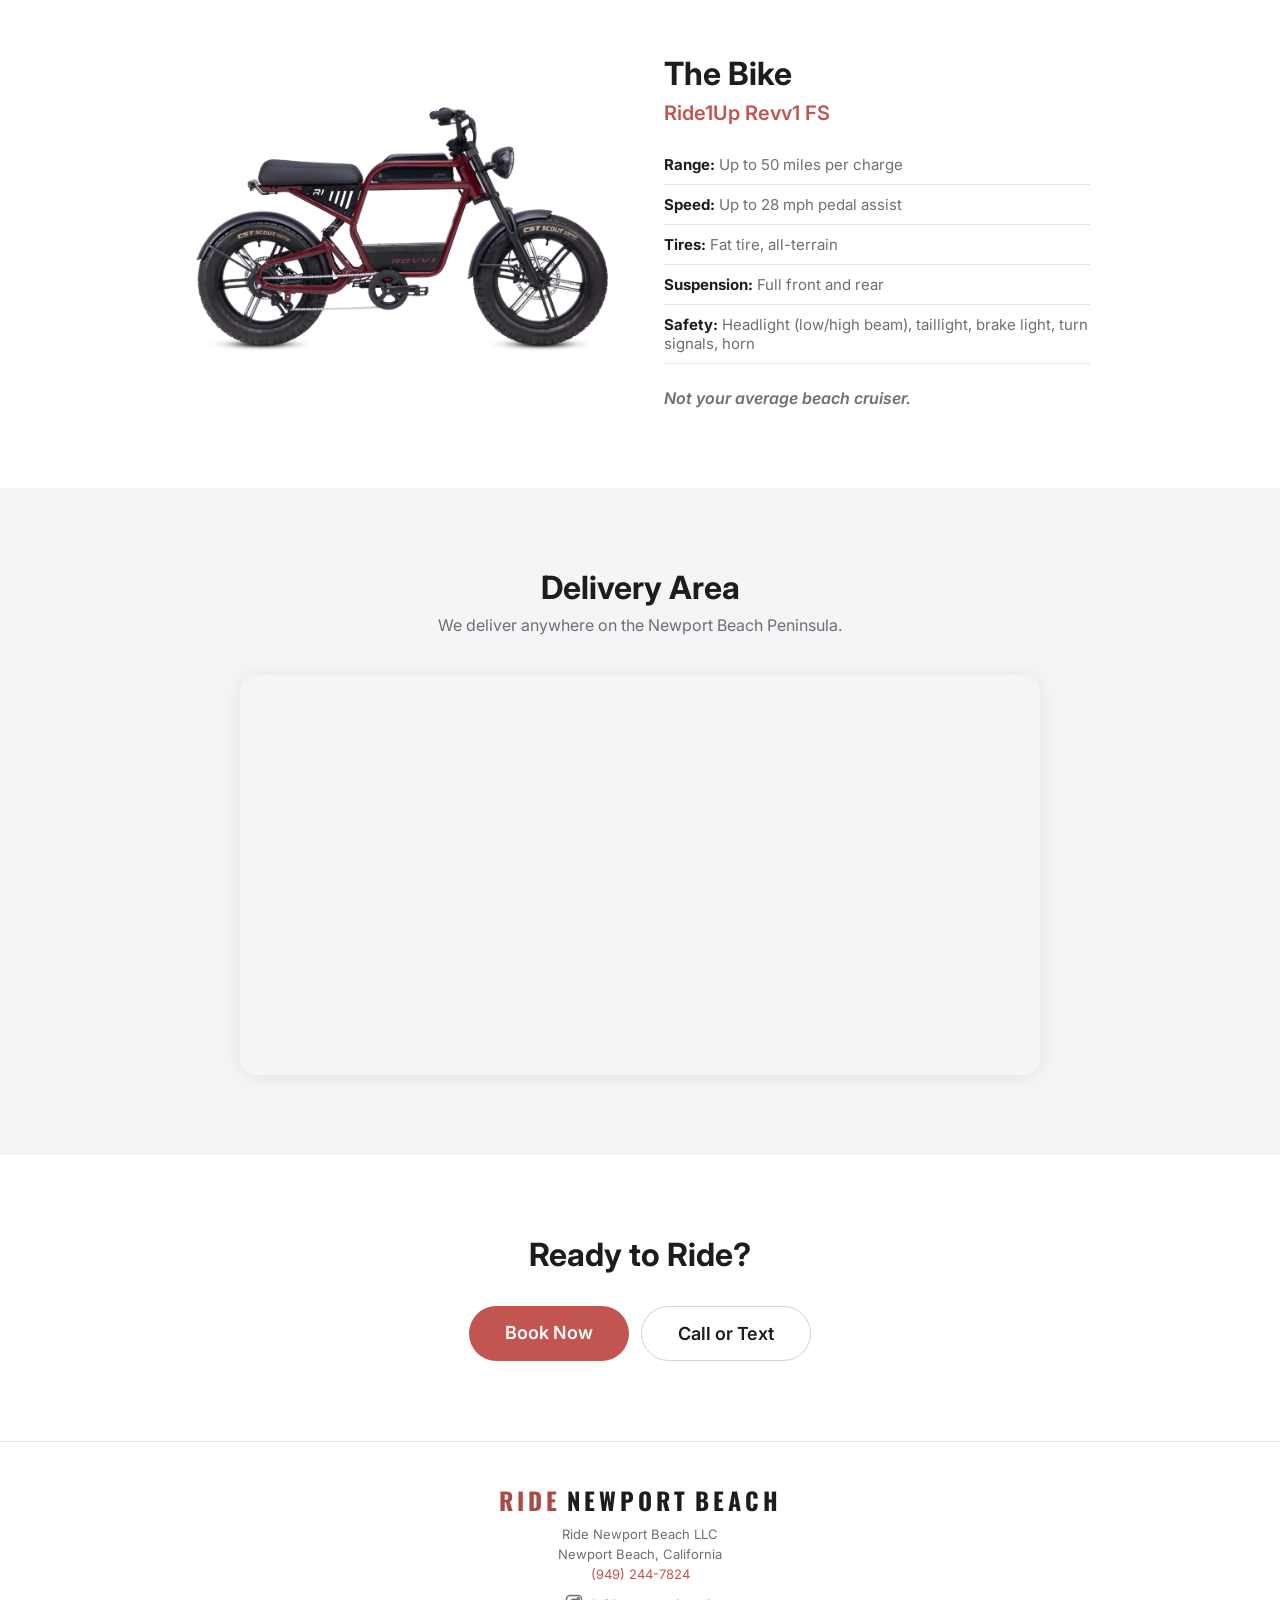
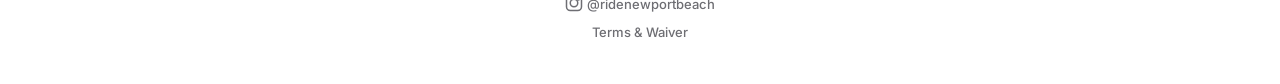
==== commit ab7f986a: "Add safety features to bike specs, remove style line" ====
--- a/index.html
+++ b/index.html
@@ -214,11 +214,11 @@
       <h2>The Bike</h2>
       <p class="bike-name">Ride1Up Revv1 FS</p>
       <ul class="specs">
-        <li><strong>Style:</strong> Moped / cafe racer</li>
         <li><strong>Range:</strong> Up to 50 miles per charge</li>
         <li><strong>Speed:</strong> Up to 28 mph pedal assist</li>
         <li><strong>Tires:</strong> Fat tire, all-terrain</li>
         <li><strong>Suspension:</strong> Full front and rear</li>
+        <li><strong>Safety:</strong> Headlight (low/high beam), taillight, brake light, turn signals, horn</li>
       </ul>
       <p class="bike-tagline">Not your average beach cruiser.</p>
     </div>
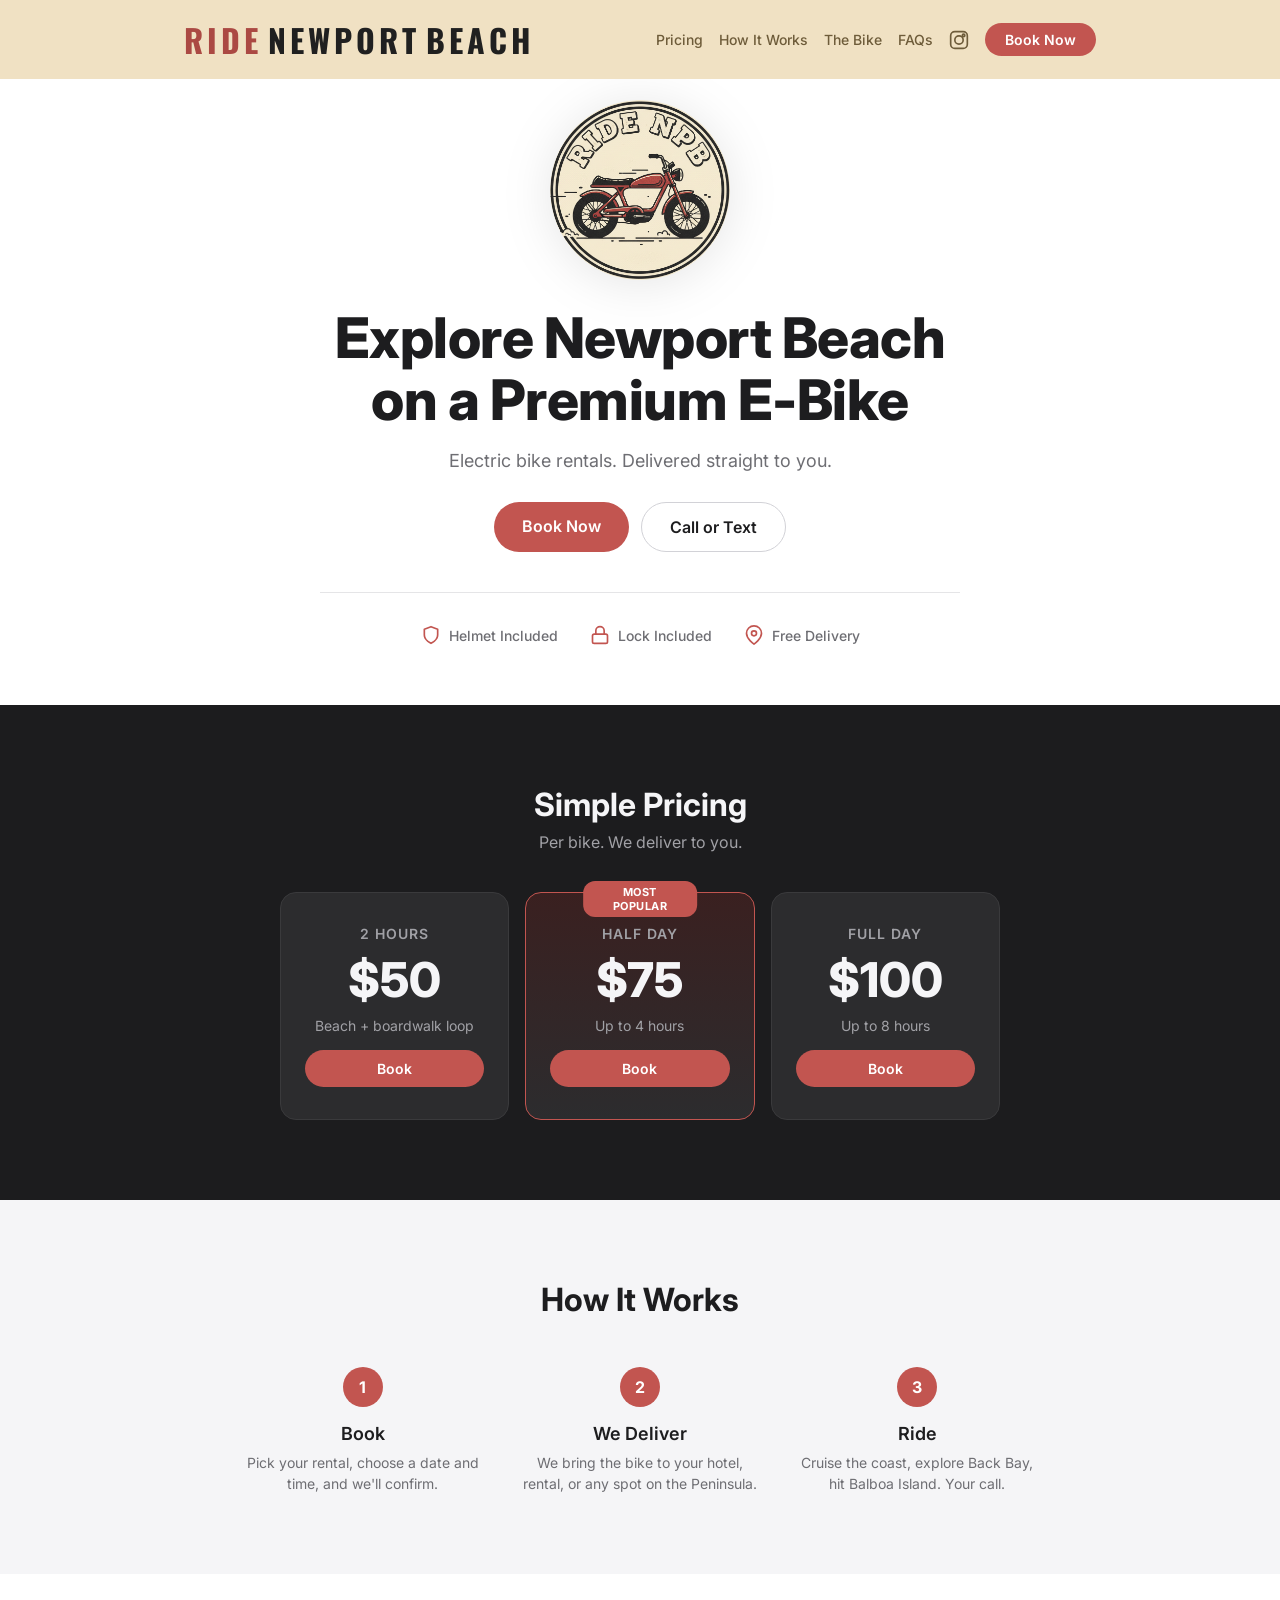
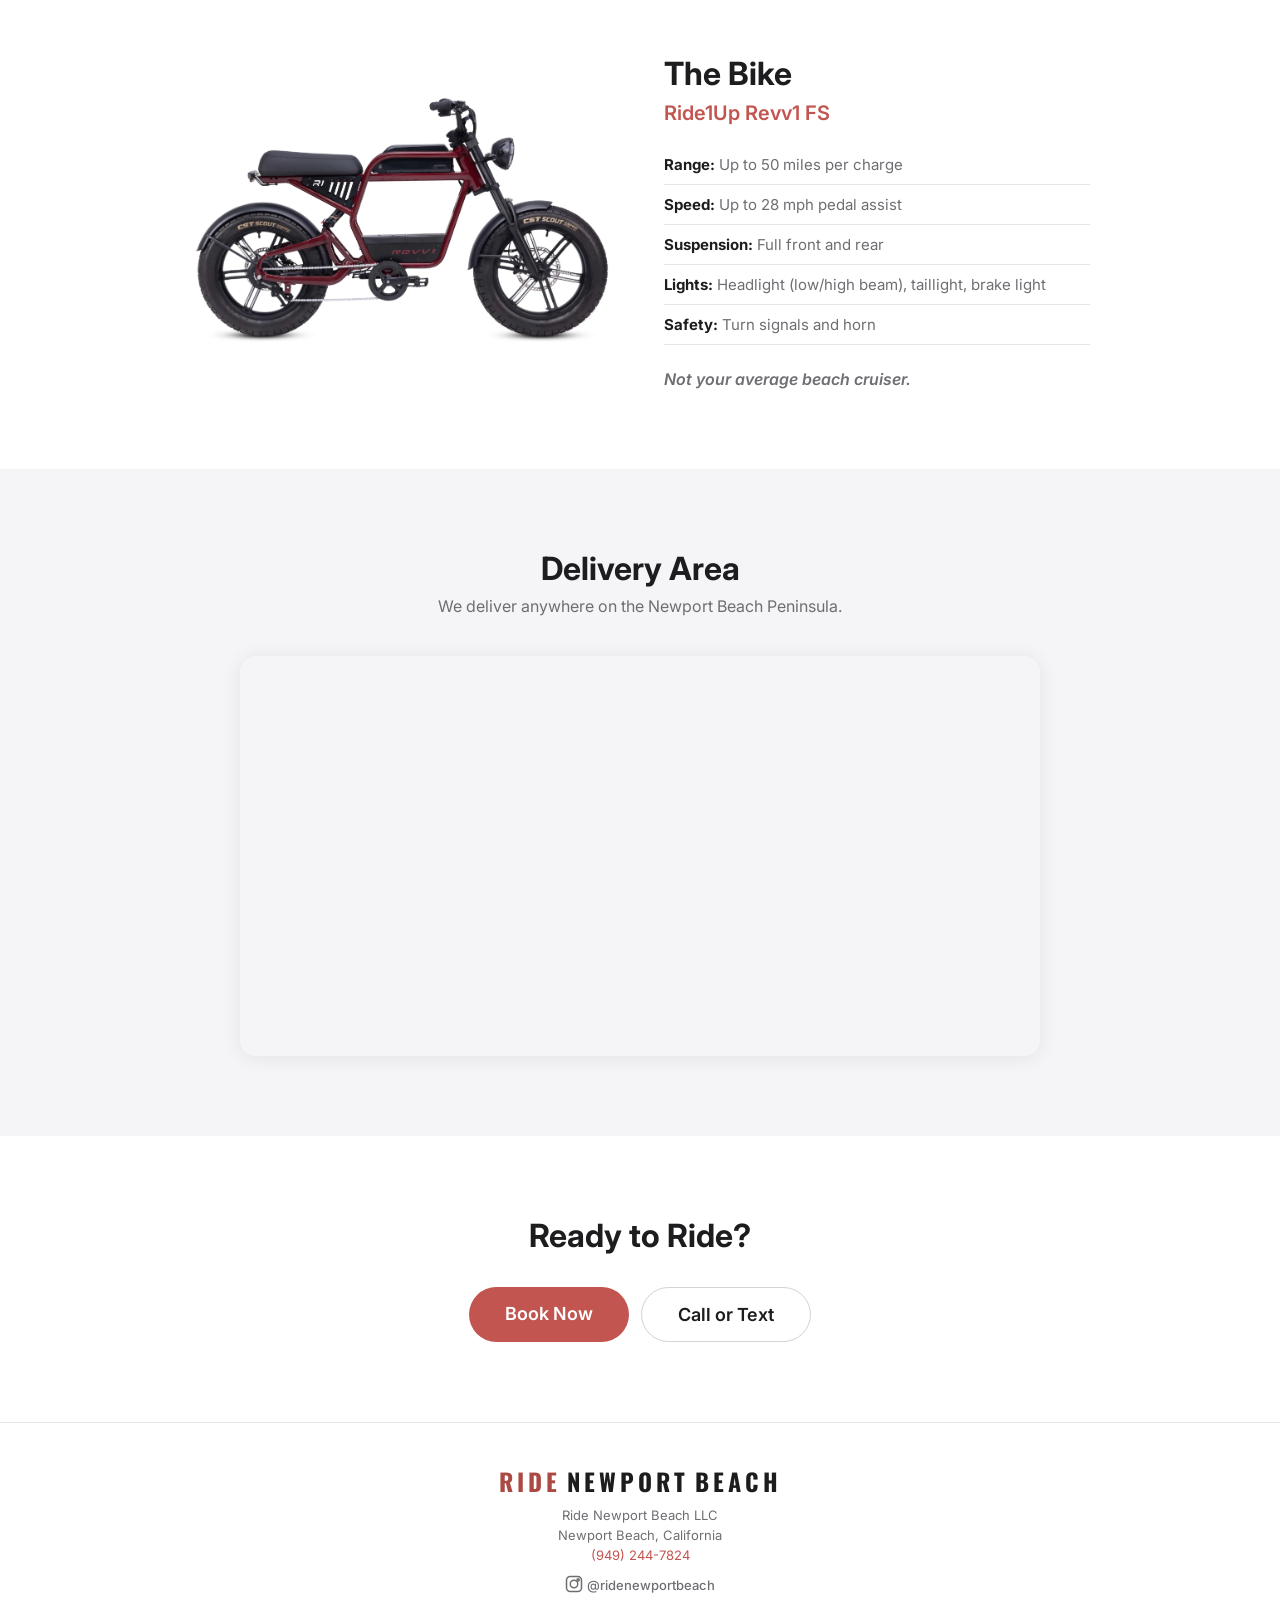
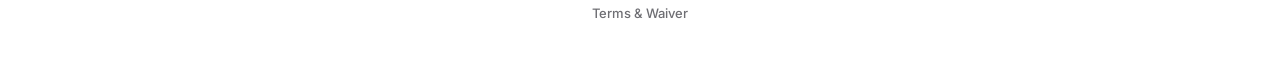
==== commit cdbb6ad2: "Update bike specs: remove tires, split lights/safety" ====
--- a/index.html
+++ b/index.html
@@ -216,9 +216,9 @@
       <ul class="specs">
         <li><strong>Range:</strong> Up to 50 miles per charge</li>
         <li><strong>Speed:</strong> Up to 28 mph pedal assist</li>
-        <li><strong>Tires:</strong> Fat tire, all-terrain</li>
         <li><strong>Suspension:</strong> Full front and rear</li>
-        <li><strong>Safety:</strong> Headlight (low/high beam), taillight, brake light, turn signals, horn</li>
+        <li><strong>Lights:</strong> Headlight (low/high beam), taillight, brake light</li>
+        <li><strong>Safety:</strong> Turn signals and horn</li>
       </ul>
       <p class="bike-tagline">Not your average beach cruiser.</p>
     </div>
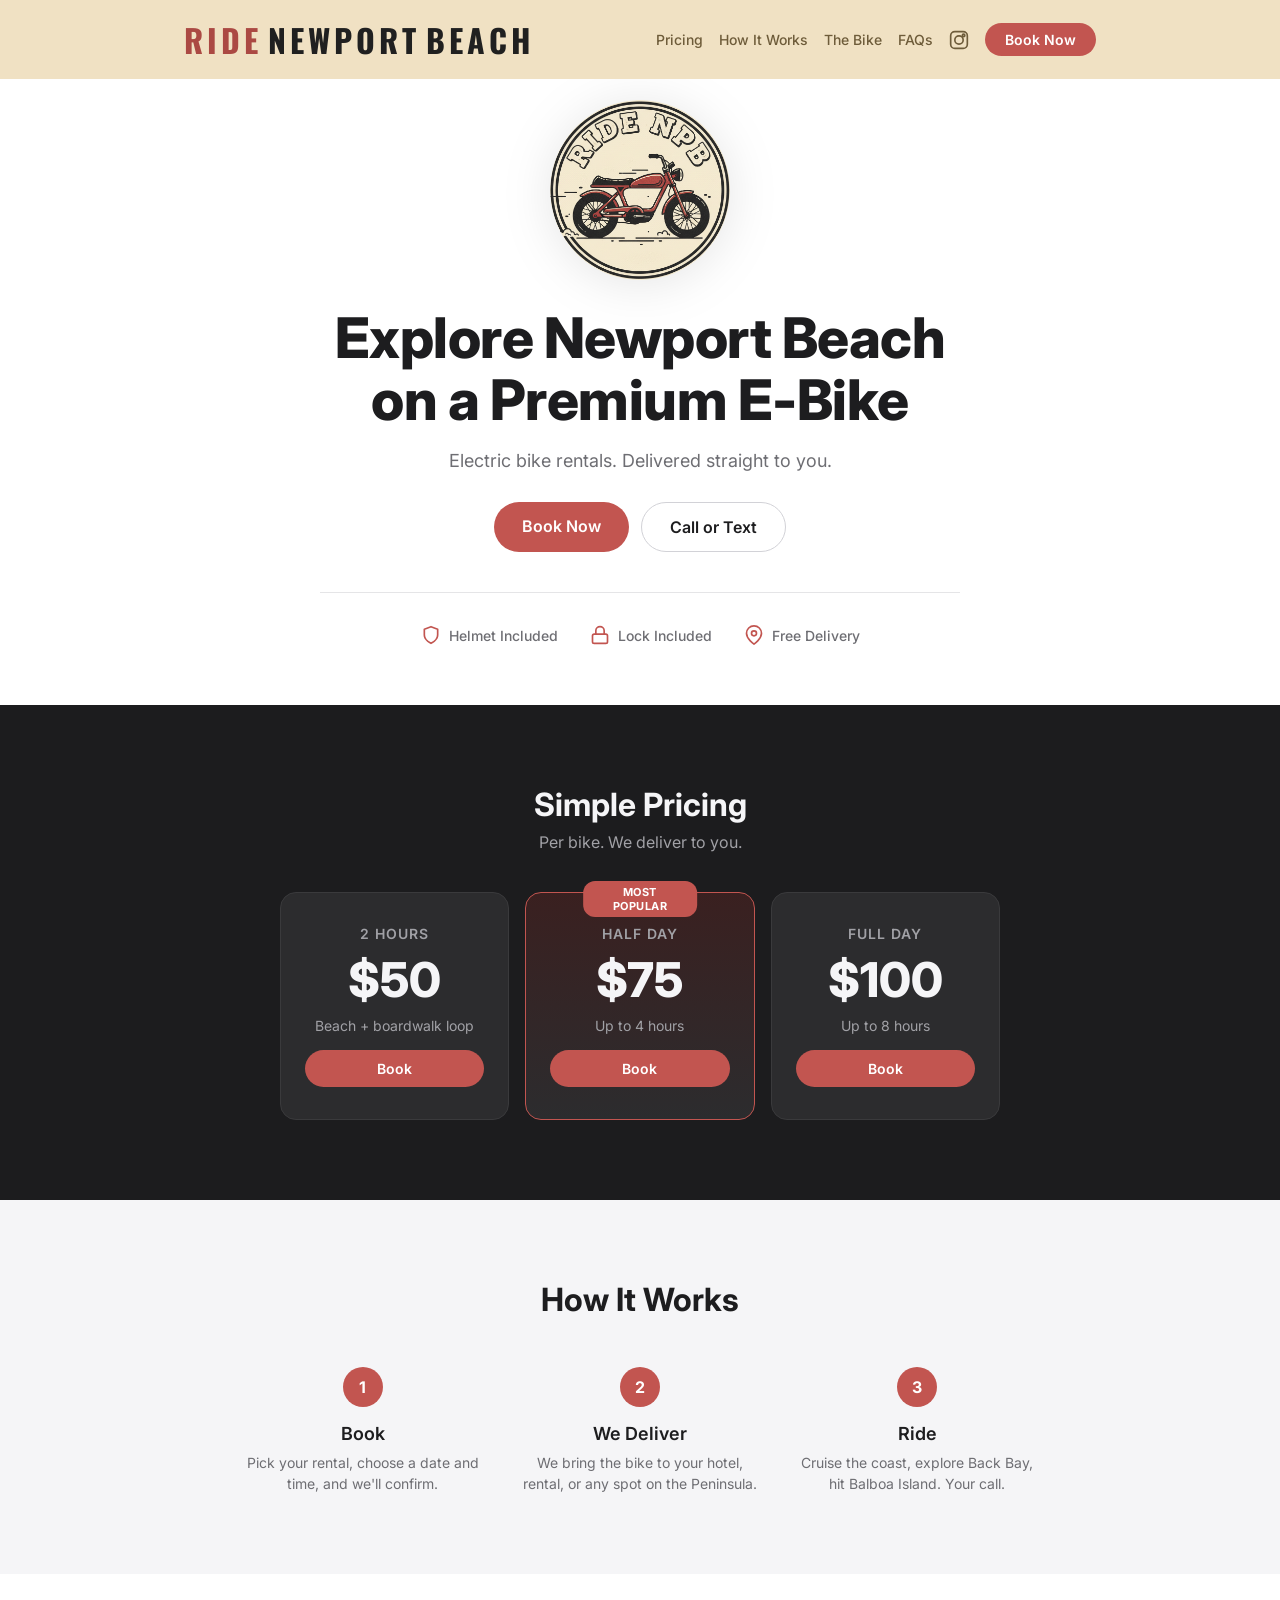
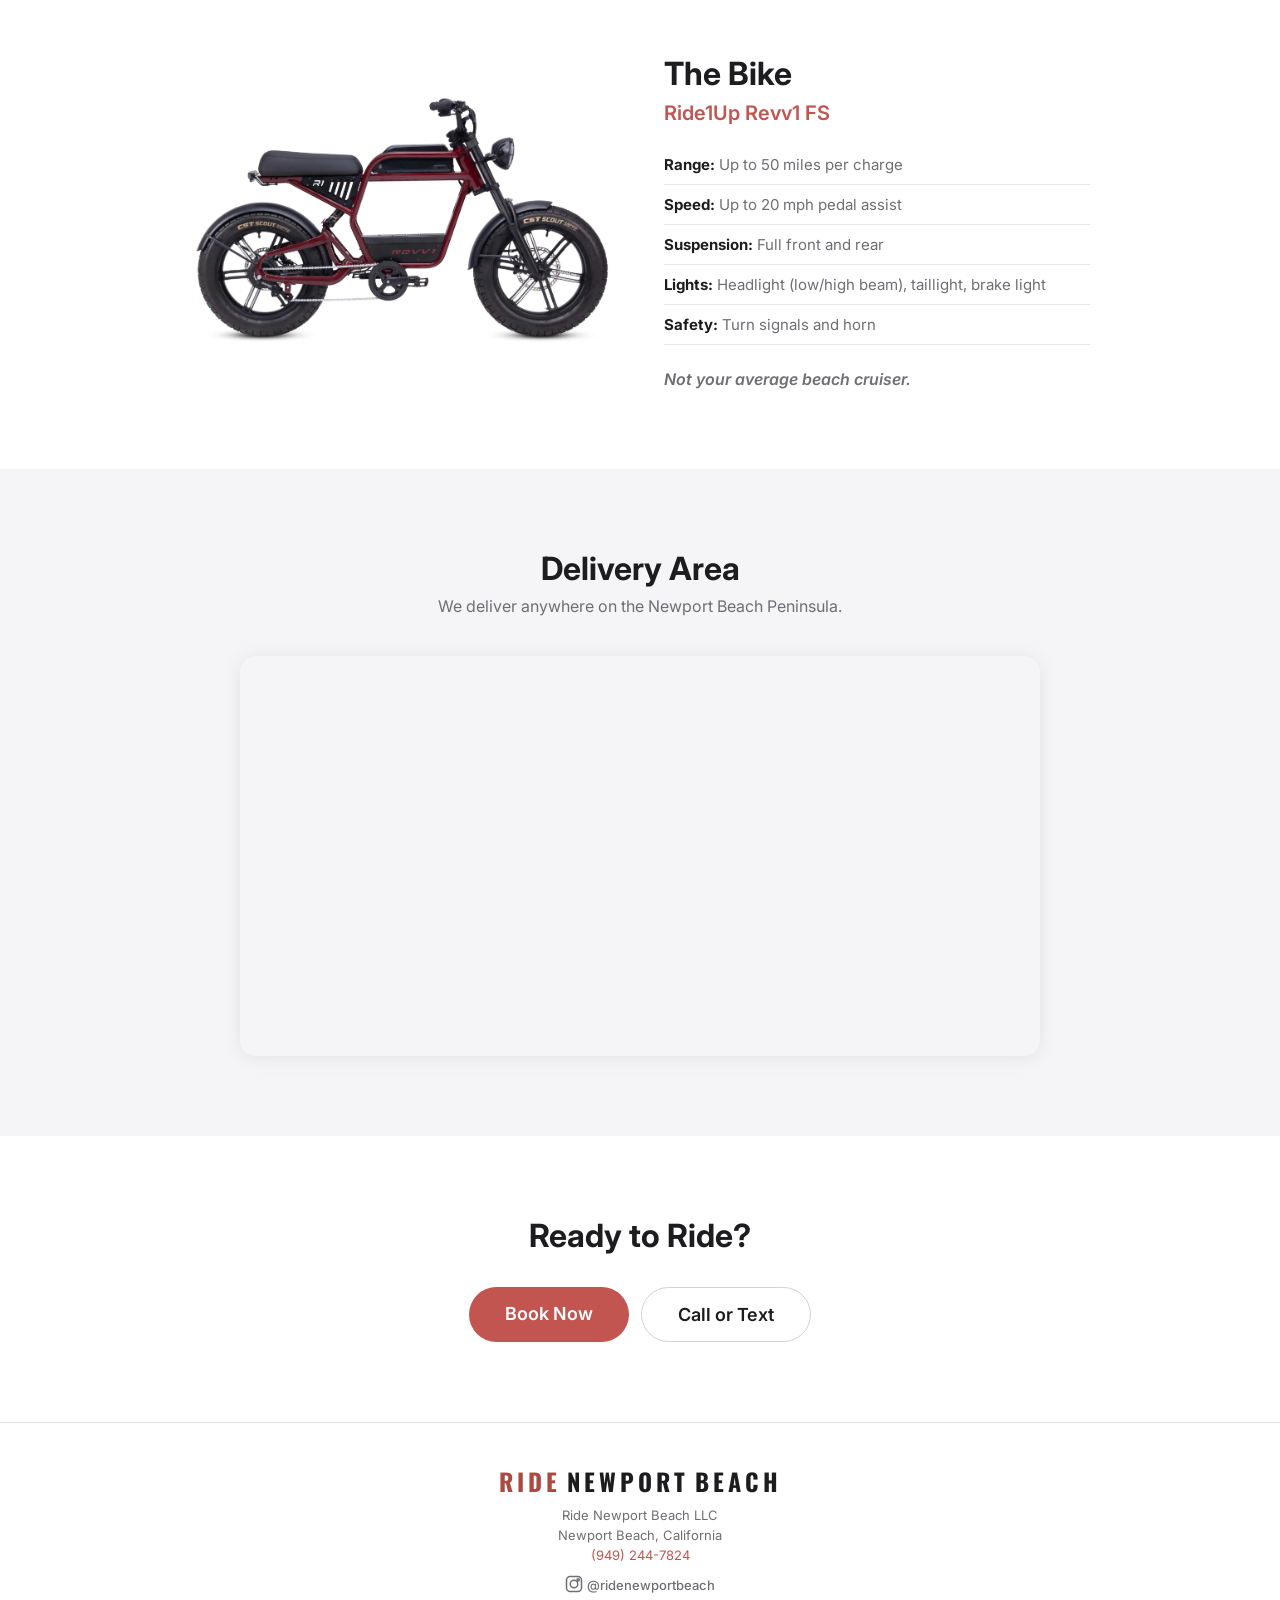
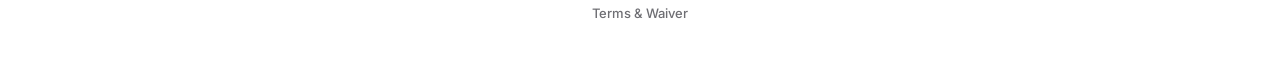
==== commit 39eea524: "Update top speed to 20 mph; correct e-bike classification to Class 2" ====
--- a/index.html
+++ b/index.html
@@ -215,7 +215,7 @@
       <p class="bike-name">Ride1Up Revv1 FS</p>
       <ul class="specs">
         <li><strong>Range:</strong> Up to 50 miles per charge</li>
-        <li><strong>Speed:</strong> Up to 28 mph pedal assist</li>
+        <li><strong>Speed:</strong> Up to 20 mph pedal assist</li>
         <li><strong>Suspension:</strong> Full front and rear</li>
         <li><strong>Lights:</strong> Headlight (low/high beam), taillight, brake light</li>
         <li><strong>Safety:</strong> Turn signals and horn</li>
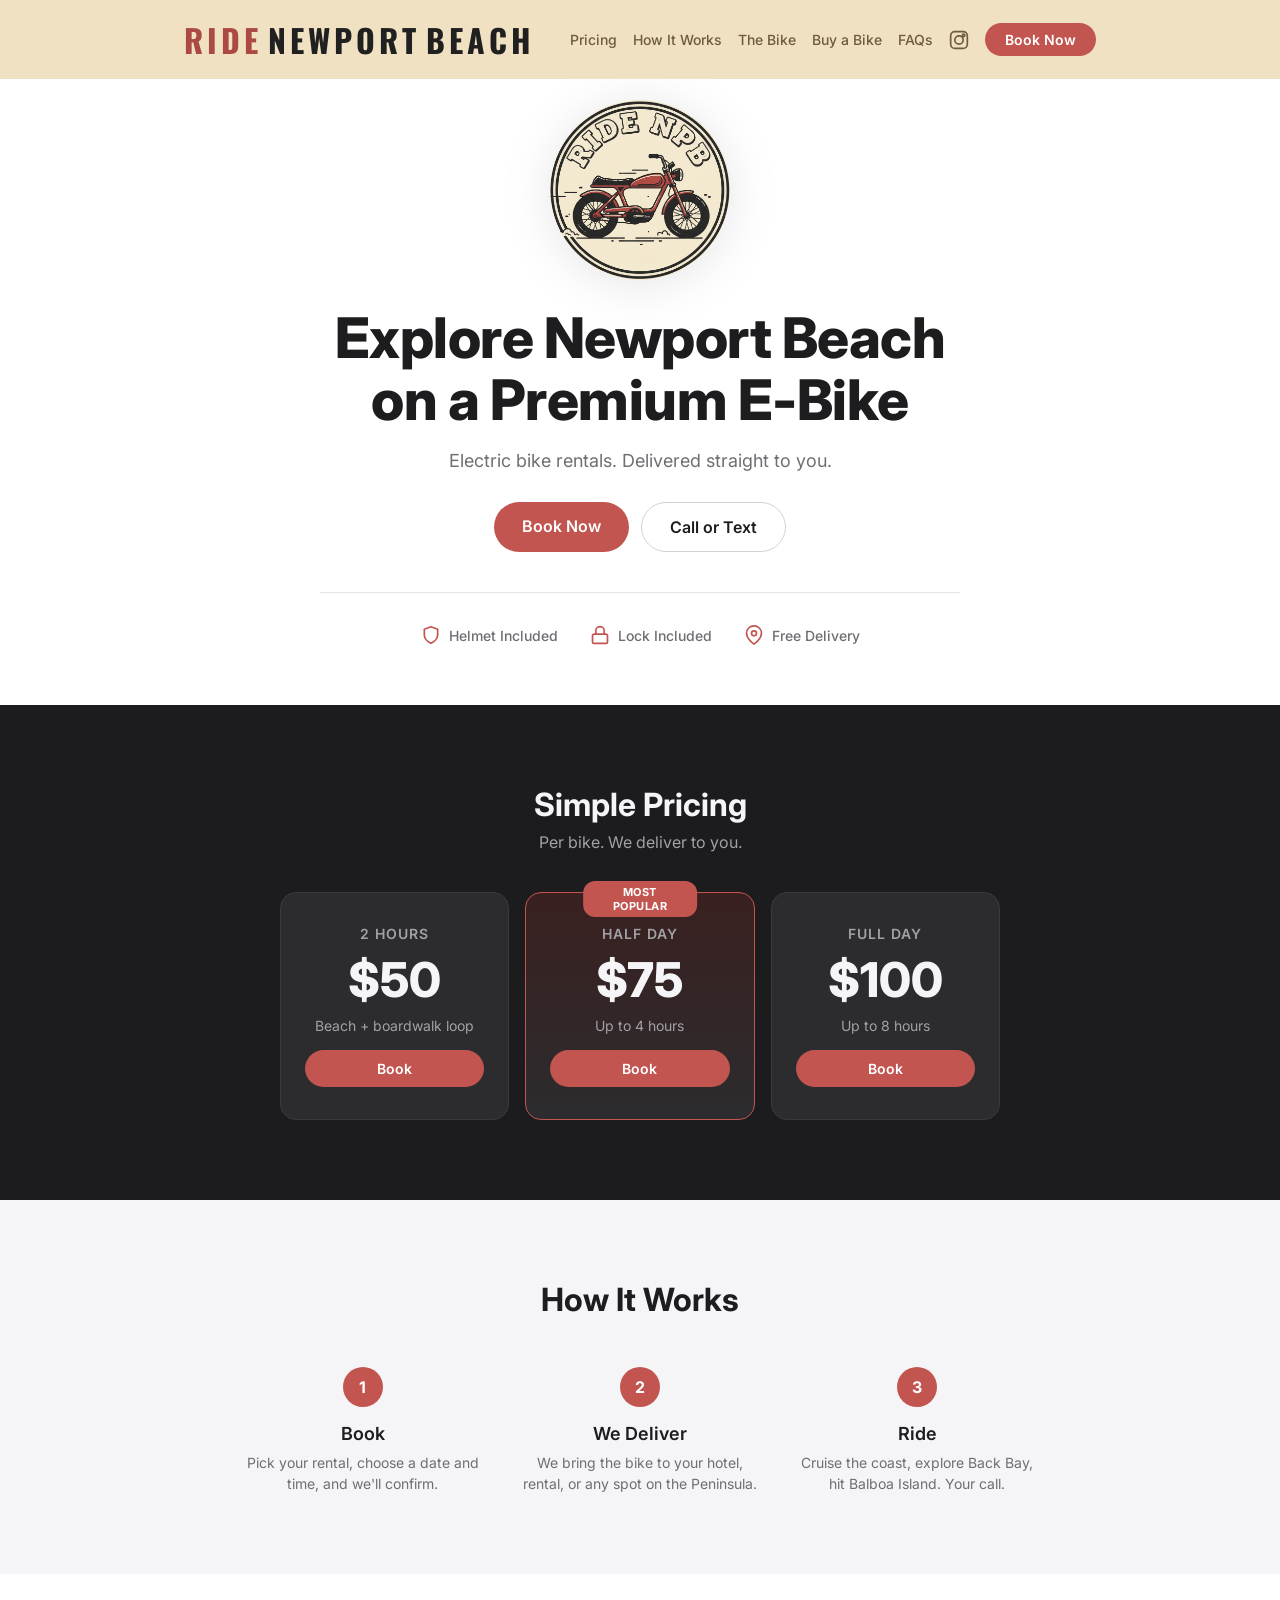
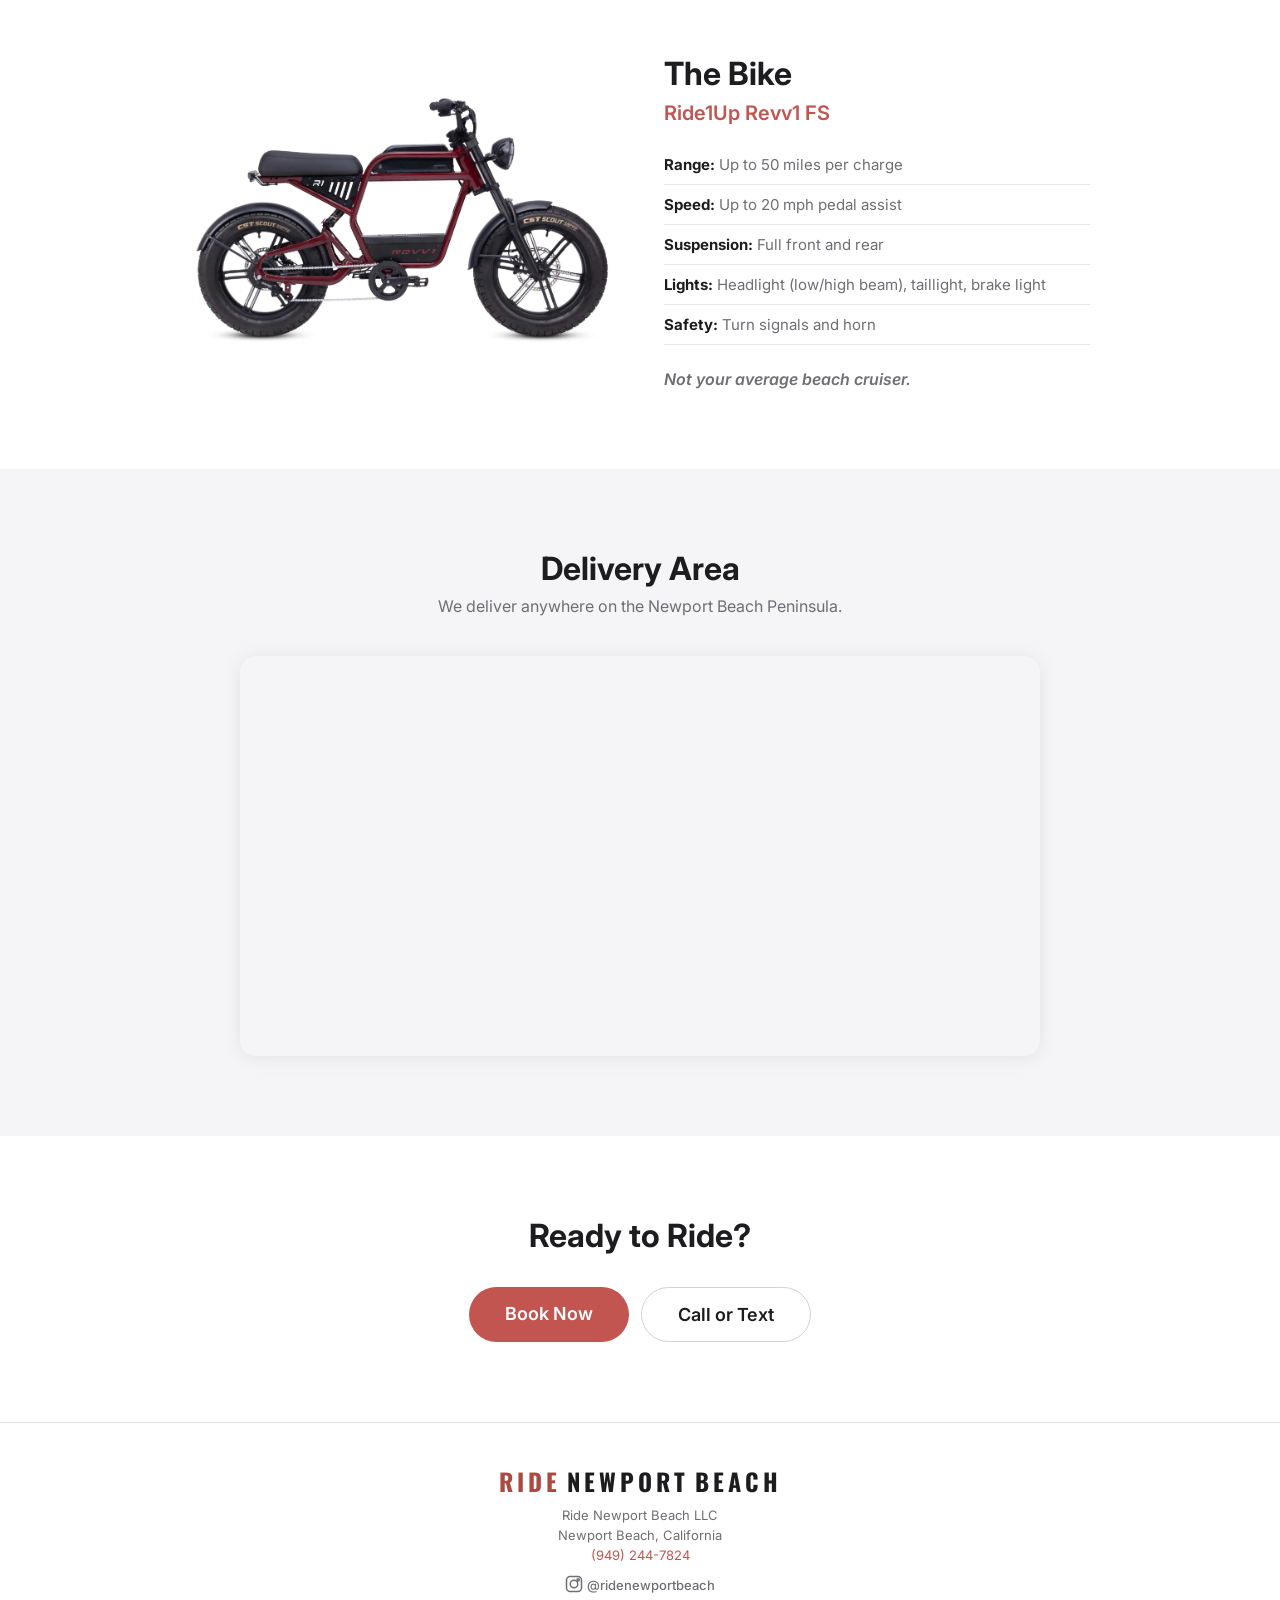
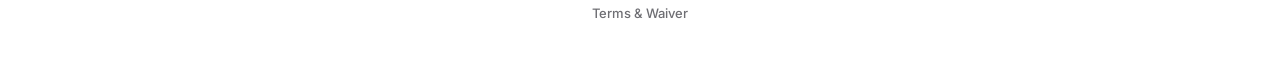
==== commit 347adaf1: "Add Buy a Bike sales page with Revv1FS gallery, logo title, and specs" ====
--- a/index.html
+++ b/index.html
@@ -100,6 +100,7 @@
       <a href="#pricing" class="nav-link">Pricing</a>
       <a href="#how" class="nav-link">How It Works</a>
       <a href="#bike" class="nav-link">The Bike</a>
+      <a href="bikes.html" class="nav-link">Buy a Bike</a>
       <a href="faq.html" class="nav-link">FAQs</a>
       <a href="https://instagram.com/ridenewportbeach" target="_blank" rel="noopener" class="nav-ig" aria-label="Instagram">
         <svg width="20" height="20" viewBox="0 0 24 24" fill="none" stroke="currentColor" stroke-width="2" stroke-linecap="round" stroke-linejoin="round"><rect x="2" y="2" width="20" height="20" rx="5"/><circle cx="12" cy="12" r="5"/><circle cx="17.5" cy="6.5" r="1.5"/></svg>
@@ -116,6 +117,7 @@
   <a href="#pricing" onclick="this.parentElement.classList.remove('open')">Pricing</a>
   <a href="#how" onclick="this.parentElement.classList.remove('open')">How It Works</a>
   <a href="#bike" onclick="this.parentElement.classList.remove('open')">The Bike</a>
+  <a href="bikes.html">Buy a Bike</a>
   <a href="faq.html">FAQs</a>
 </div>
 
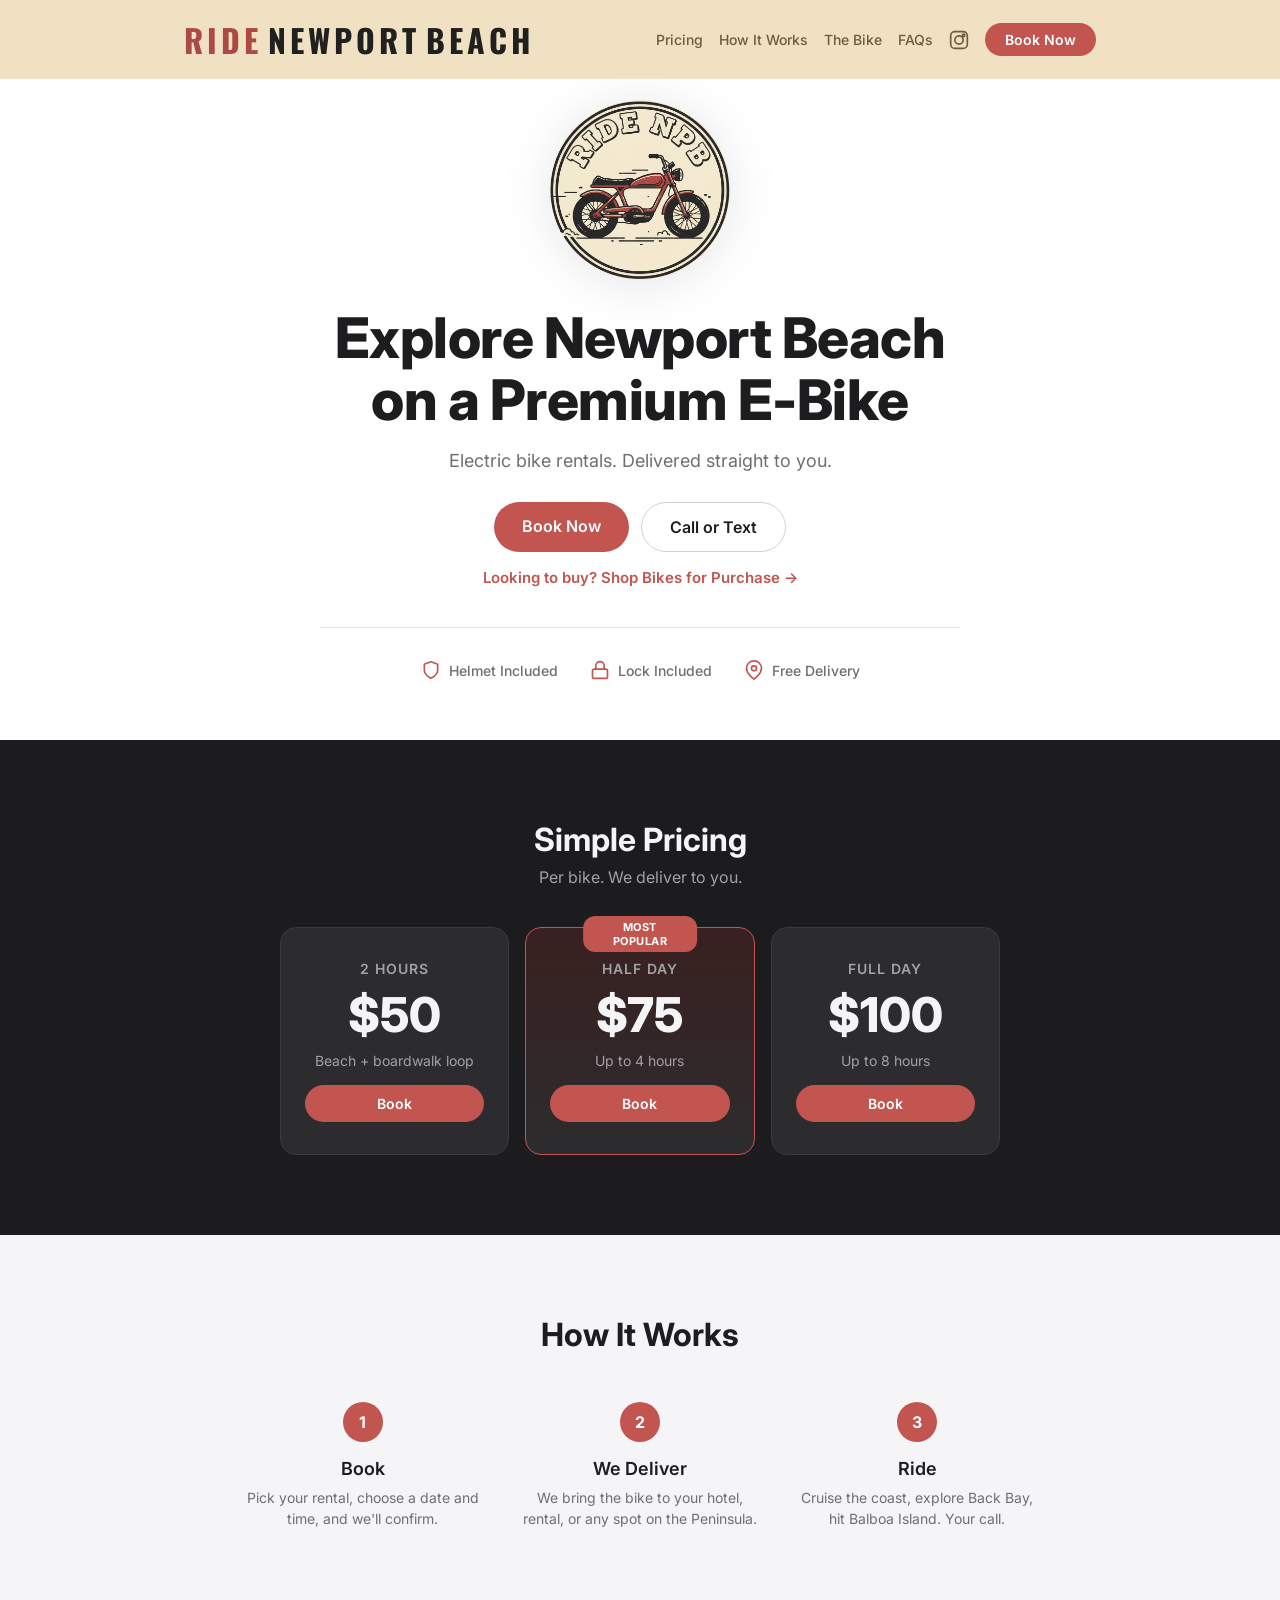
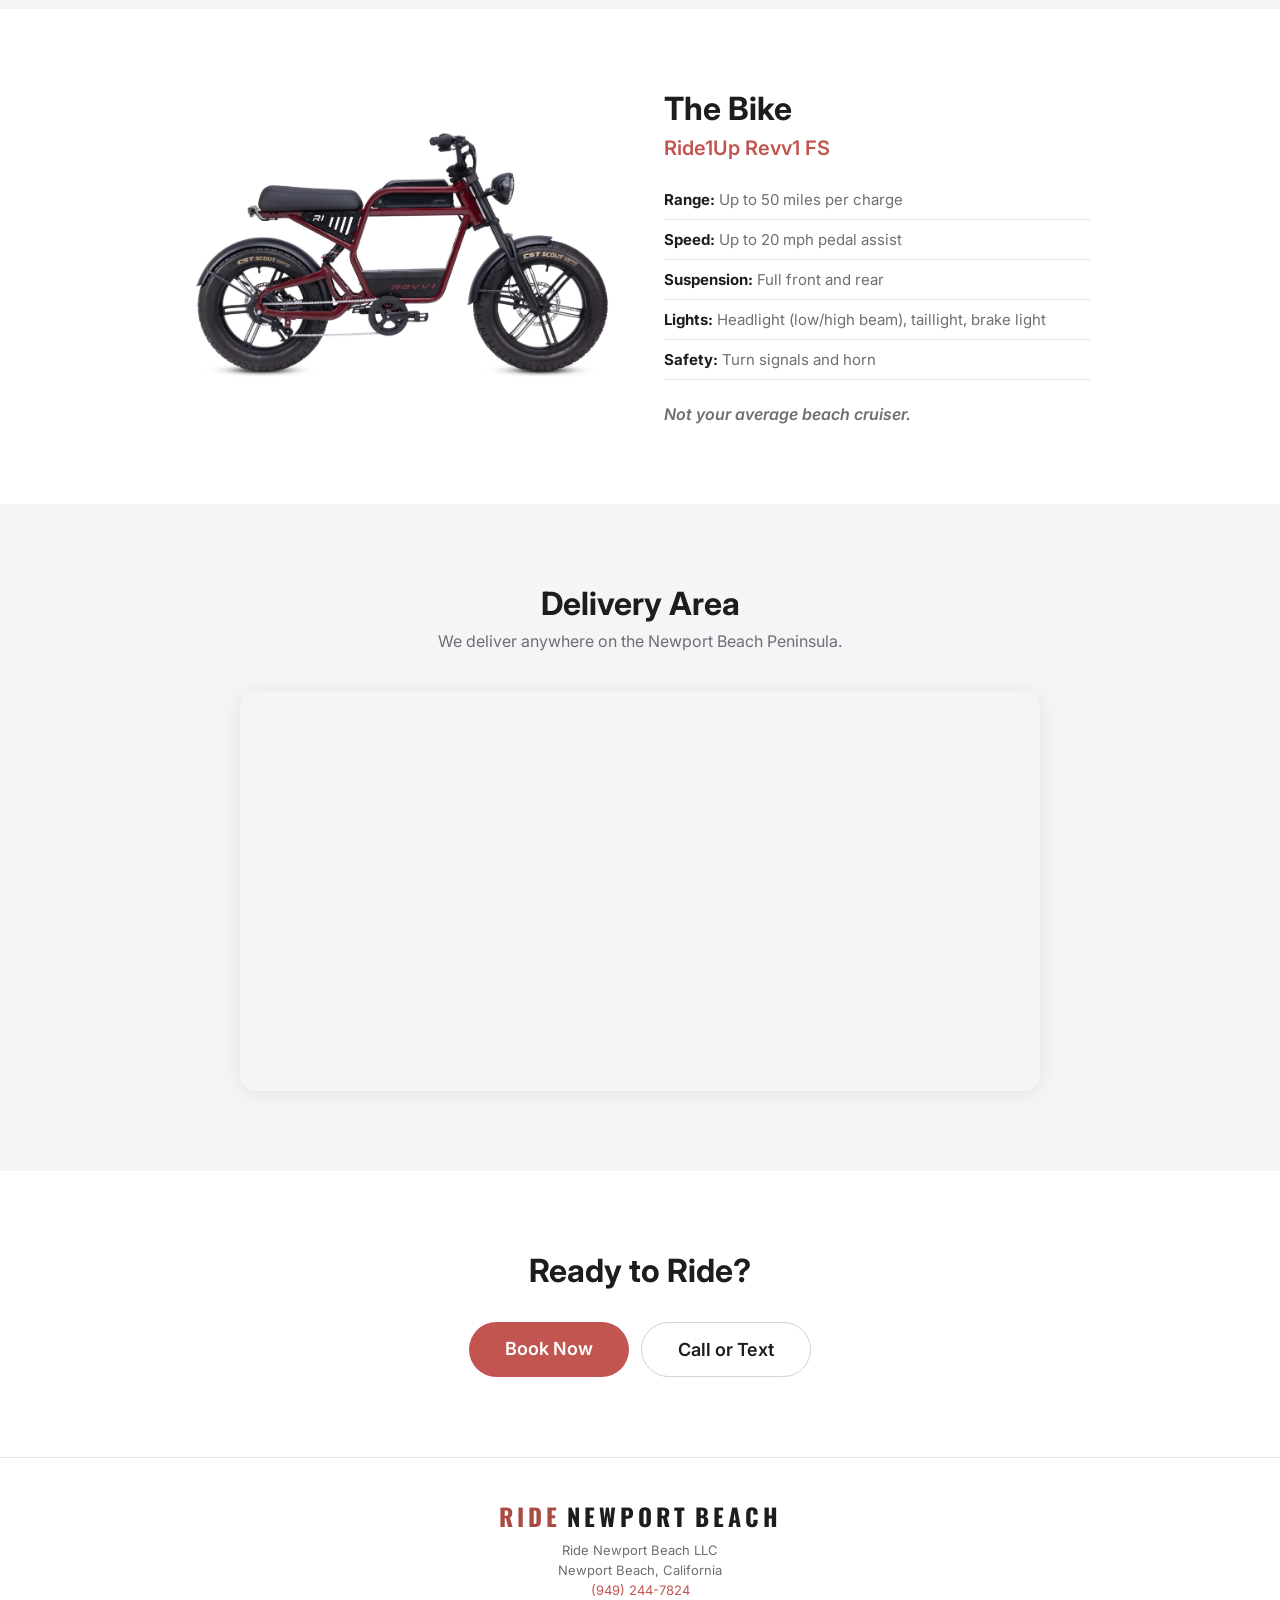
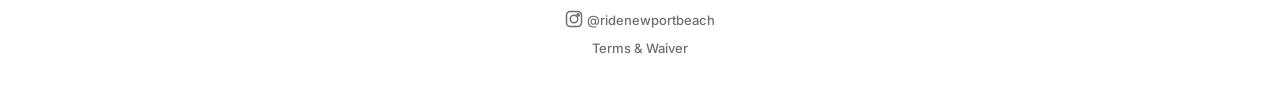
==== commit 88dbbbc2: "Refine Buy a Bike page and move entry point to homepage hero" ====
--- a/index.html
+++ b/index.html
@@ -100,7 +100,6 @@
       <a href="#pricing" class="nav-link">Pricing</a>
       <a href="#how" class="nav-link">How It Works</a>
       <a href="#bike" class="nav-link">The Bike</a>
-      <a href="bikes.html" class="nav-link">Buy a Bike</a>
       <a href="faq.html" class="nav-link">FAQs</a>
       <a href="https://instagram.com/ridenewportbeach" target="_blank" rel="noopener" class="nav-ig" aria-label="Instagram">
         <svg width="20" height="20" viewBox="0 0 24 24" fill="none" stroke="currentColor" stroke-width="2" stroke-linecap="round" stroke-linejoin="round"><rect x="2" y="2" width="20" height="20" rx="5"/><circle cx="12" cy="12" r="5"/><circle cx="17.5" cy="6.5" r="1.5"/></svg>
@@ -117,7 +116,6 @@
   <a href="#pricing" onclick="this.parentElement.classList.remove('open')">Pricing</a>
   <a href="#how" onclick="this.parentElement.classList.remove('open')">How It Works</a>
   <a href="#bike" onclick="this.parentElement.classList.remove('open')">The Bike</a>
-  <a href="bikes.html">Buy a Bike</a>
   <a href="faq.html">FAQs</a>
 </div>
 
@@ -137,6 +135,7 @@
         </div>
       </div>
     </div>
+    <a href="bikes.html" class="hero-buy-link">Looking to buy? Shop Bikes for Purchase &rarr;</a>
     <div class="hero-features">
       <div class="hero-feature">
         <span class="feature-icon">
--- a/style.css
+++ b/style.css
@@ -110,6 +110,8 @@
   line-height: 1.5;
 }
 .hero-actions { display: flex; gap: 12px; justify-content: center; flex-wrap: wrap; }
+.hero-buy-link { display: inline-block; margin-top: 16px; color: var(--accent); font-size: 15px; font-weight: 600; text-decoration: none; }
+.hero-buy-link:hover { text-decoration: underline; }
 .hero-features {
   display: flex;
   justify-content: center;
